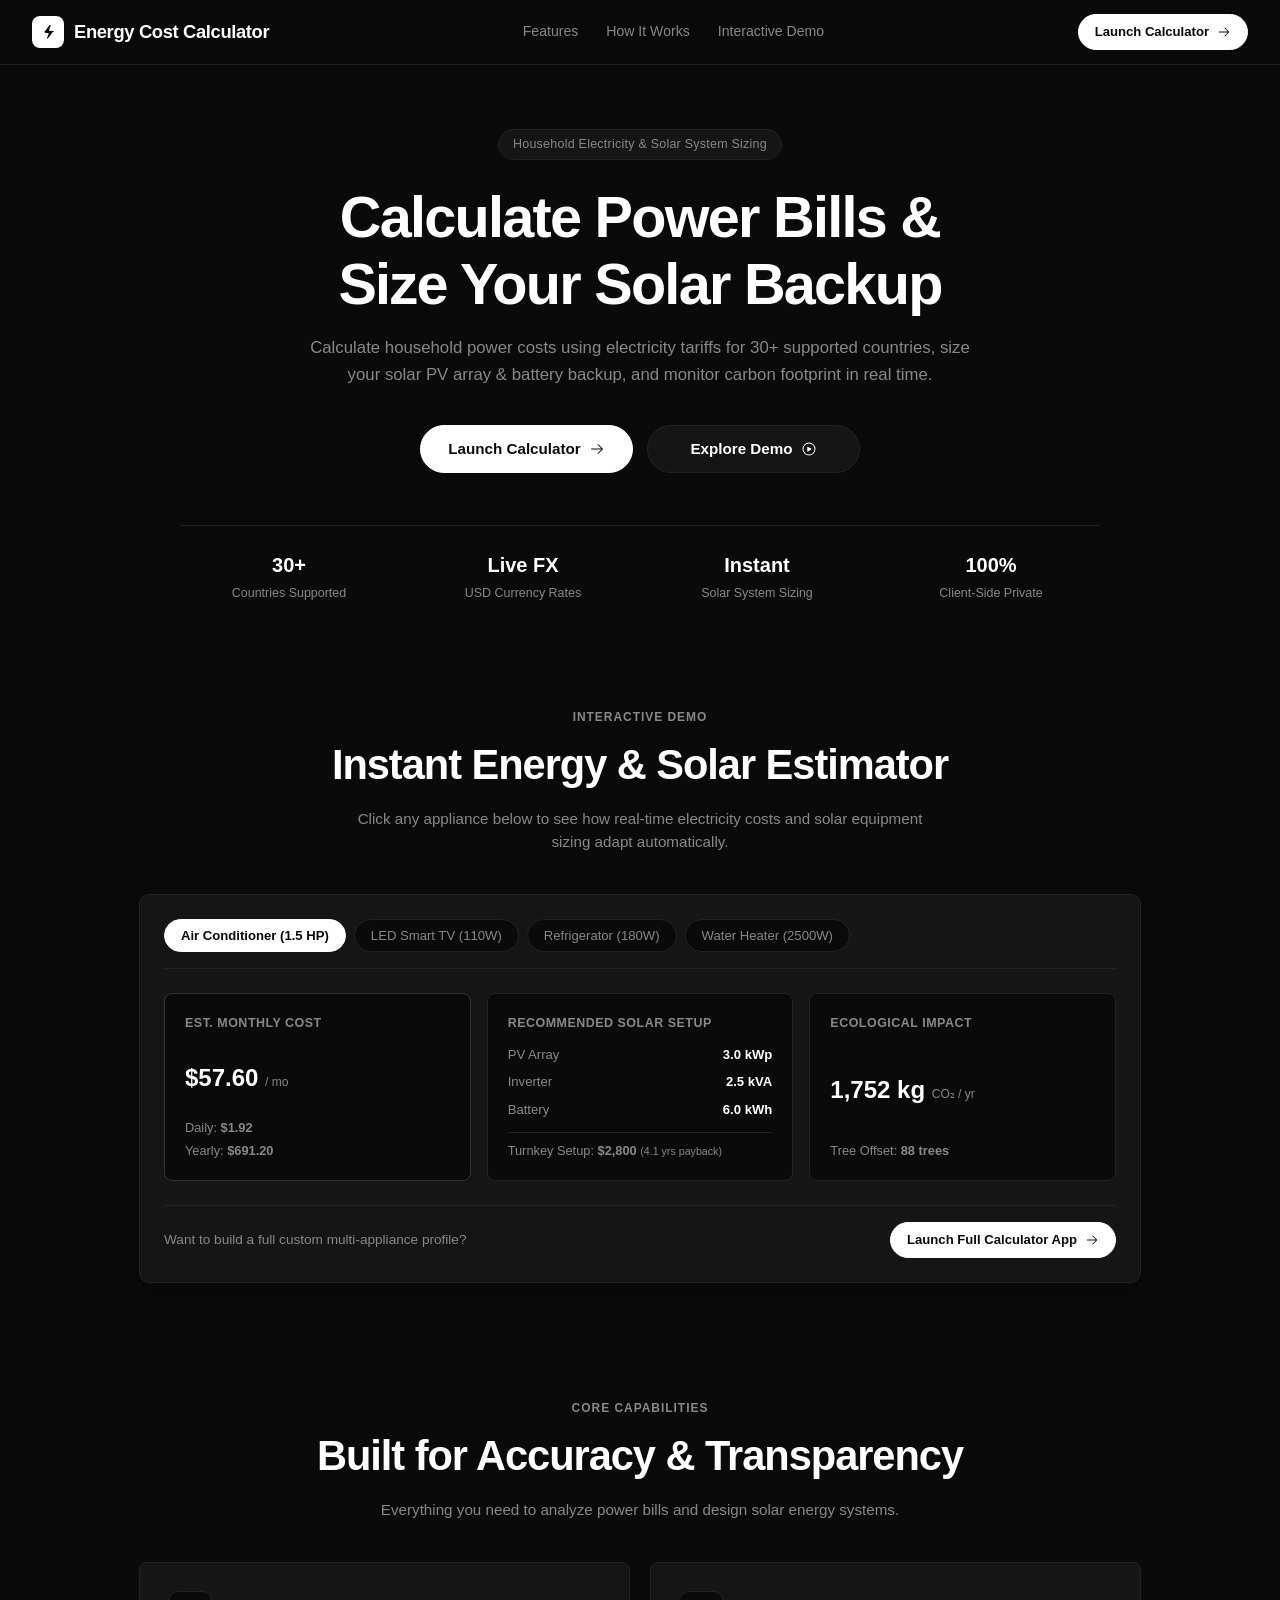
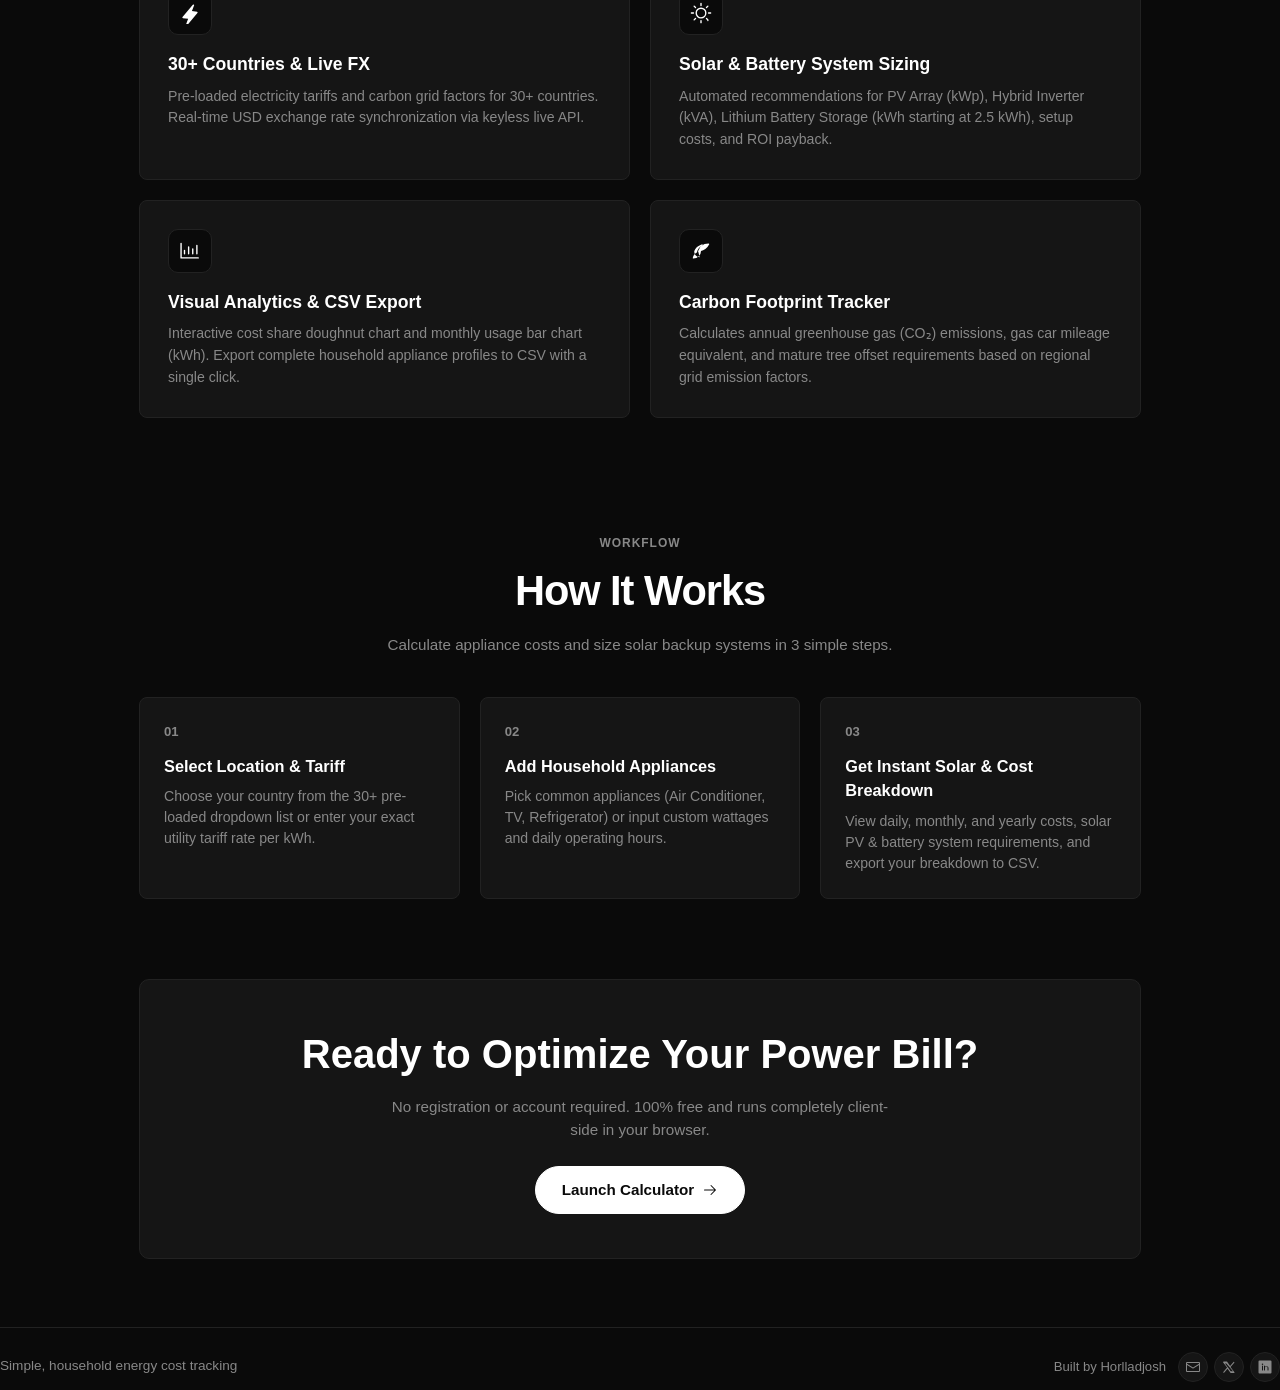
==== index.html @ ce4b1f48 "feat: landing page split, responsive typography & mobile header CTA optimization" ====
<!DOCTYPE html>
<html lang="en">
<head>
    <meta charset="UTF-8">
    <meta name="viewport" content="width=device-width, initial-scale=1.0">
    <title>Energy Cost Calculator — Household Electricity & Solar Setup Sizing</title>
    <meta name="description" content="Calculate household power costs using electricity tariffs for 30+ supported countries. Size solar PV arrays (kWp), hybrid inverters (kVA), lithium batteries (kWh), and track carbon footprint.">
    <meta name="keywords" content="electricity bill calculator, energy cost calculator, solar sizing calculator, battery backup capacity, carbon footprint tracker, power consumption rates, Horlladjosh">
    <meta name="author" content="Horlladjosh (contact@horlladjosh.com)">
    <meta name="robots" content="index, follow">
    <link rel="canonical" href="https://myelectricbill.vercel.app">

    <!-- Open Graph / Facebook / WhatsApp Previews -->
    <meta property="og:type" content="website">
    <meta property="og:url" content="https://myelectricbill.vercel.app">
    <meta property="og:title" content="Energy Cost Calculator — Household Electricity & Solar Setup Sizing">
    <meta property="og:description" content="Calculate household power costs using electricity tariffs for 30+ supported countries, size solar PV arrays, hybrid inverters, battery storage, and carbon footprint.">
    <meta property="og:image" content="https://myelectricbill.vercel.app/og-image.jpg">
    <meta property="og:site_name" content="Energy Cost Calculator">

    <!-- Twitter / X Card Previews -->
    <meta name="twitter:card" content="summary_large_image">
    <meta name="twitter:site" content="@horllad_josh">
    <meta name="twitter:creator" content="@horllad_josh">
    <meta name="twitter:title" content="Energy Cost Calculator — Household Electricity & Solar Setup Sizing">
    <meta name="twitter:description" content="Calculate household power costs using electricity tariffs for 30+ supported countries, size solar PV arrays, inverter, battery storage, and carbon footprint.">
    <meta name="twitter:image" content="https://myelectricbill.vercel.app/og-image.jpg">

    <!-- Favicon & Stylesheets -->
    <link rel="icon" type="image/png" href="favicon-energy-calc.png">
    <link rel="stylesheet" href="css/styles.css">

    <!-- JSON-LD Structured Data Schema -->
    <script type="application/ld+json">
    {
      "@context": "https://schema.org",
      "@type": "WebApplication",
      "name": "Energy Cost Calculator",
      "url": "https://myelectricbill.vercel.app",
      "description": "Calculate household power costs using electricity tariffs for 30+ supported countries, size solar panel requirements, battery storage, and carbon footprint.",
      "applicationCategory": "UtilitiesApplication",
      "operatingSystem": "All",
      "author": {
        "@type": "Person",
        "name": "Horlladjosh",
        "url": "https://horlladjosh.com/"
      }
    }
    </script>
</head>
<body class="landing-body">

    <!-- Landing Navigation Header -->
    <header class="landing-header">
        <div class="landing-header-container">
            <a href="index.html" class="brand-link">
                <div class="brand">
                    <div class="brand-icon">
                        <svg xmlns="http://www.w3.org/2000/svg" width="18" height="18" fill="currentColor" viewBox="0 0 256 256">
                            <path d="M215.79,118.17a8,8,0,0,0-5.85-3.5L140,108.72l25.74-68.64A8,8,0,0,0,150.48,30L78.48,126a8,8,0,0,0,5.85,12.33L140,144.17l-25.74,68.64a8,8,0,0,0,15.26,5.72l72-96A8,8,0,0,0,215.79,118.17Z"/>
                        </svg>
                    </div>
                    <span class="brand-name">Energy Cost Calculator</span>
                </div>
            </a>

            <nav class="landing-nav">
                <a href="#features">Features</a>
                <a href="#how-it-works">How It Works</a>
                <a href="#interactive-demo">Interactive Demo</a>
            </nav>

            <div class="landing-header-actions">
                <a href="app.html" class="btn btn-primary btn-sm header-cta-btn">
                    <span class="btn-text-desktop">Launch Calculator</span>
                    <span class="btn-text-mobile">Launch App</span>
                    <svg xmlns="http://www.w3.org/2000/svg" width="14" height="14" fill="currentColor" viewBox="0 0 256 256">
                        <path d="M221.66,133.66l-72,72a8,8,0,0,1-11.32-11.32L196.69,136H40a8,8,0,0,1,0-16H196.69L138.34,61.66a8,8,0,0,1,11.32-11.32l72,72A8,8,0,0,1,221.66,133.66Z"/>
                    </svg>
                </a>
            </div>
        </div>
    </header>

    <!-- Hero Section -->
    <section class="landing-hero">
        <div class="hero-tag-pill">
            <span>Household Electricity & Solar System Sizing</span>
        </div>

        <h1 class="hero-title">
            Calculate Power Bills & <br>
            Size Your Solar Backup
        </h1>

        <p class="hero-subtitle">
            Calculate household power costs using electricity tariffs for 30+ supported countries, size your solar PV array & battery backup, and monitor carbon footprint in real time.
        </p>

        <!-- Balanced Hero CTA Buttons -->
        <div class="hero-cta-group">
            <a href="app.html" class="btn btn-primary btn-lg">
                <span>Launch Calculator</span>
                <svg xmlns="http://www.w3.org/2000/svg" width="16" height="16" fill="currentColor" viewBox="0 0 256 256">
                    <path d="M221.66,133.66l-72,72a8,8,0,0,1-11.32-11.32L196.69,136H40a8,8,0,0,1,0-16H196.69L138.34,61.66a8,8,0,0,1,11.32-11.32l72,72A8,8,0,0,1,221.66,133.66Z"/>
                </svg>
            </a>

            <a href="#interactive-demo" class="btn btn-secondary btn-lg">
                <span>Explore Demo</span>
                <svg xmlns="http://www.w3.org/2000/svg" width="16" height="16" fill="currentColor" viewBox="0 0 256 256">
                    <path d="M128,24A104,104,0,1,0,232,128,104.11,104.11,0,0,0,128,24Zm0,192a88,88,0,1,1,88-88A88.1,88.1,0,0,1,128,216Zm-16-120a8,8,0,0,0-12,0v64a8,8,0,0,0,12.44,6.67l48-32a8,8,0,0,0,0-13.34Z"/>
                </svg>
            </a>
        </div>

        <!-- Clean Stats Bar -->
        <div class="hero-stats-grid">
            <div class="stat-card">
                <span class="stat-number">30+</span>
                <span class="stat-label">Countries Supported</span>
            </div>
            <div class="stat-card">
                <span class="stat-number">Live FX</span>
                <span class="stat-label">USD Currency Rates</span>
            </div>
            <div class="stat-card">
                <span class="stat-number">Instant</span>
                <span class="stat-label">Solar System Sizing</span>
            </div>
            <div class="stat-card">
                <span class="stat-number">100%</span>
                <span class="stat-label">Client-Side Private</span>
            </div>
        </div>
    </section>

    <!-- Interactive Demonstration Widget -->
    <section class="landing-section" id="interactive-demo">
        <div class="section-header text-center">
            <span class="section-tag">INTERACTIVE DEMO</span>
            <h2>Instant Energy & Solar Estimator</h2>
            <p>Click any appliance below to see how real-time electricity costs and solar equipment sizing adapt automatically.</p>
        </div>

        <div class="demo-interactive-card">
            <!-- Appliance Selector Pills -->
            <div class="demo-selector-bar">
                <button type="button" class="demo-pill-btn active" onclick="selectDemoAppliance('ac', this)">Air Conditioner (1.5 HP)</button>
                <button type="button" class="demo-pill-btn" onclick="selectDemoAppliance('tv', this)">LED Smart TV (110W)</button>
                <button type="button" class="demo-pill-btn" onclick="selectDemoAppliance('fridge', this)">Refrigerator (180W)</button>
                <button type="button" class="demo-pill-btn" onclick="selectDemoAppliance('heater', this)">Water Heater (2500W)</button>
            </div>

            <!-- Demo Live Metrics Grid -->
            <div class="demo-metrics-grid">
                <!-- Est Costs Card -->
                <div class="demo-metric-box accent-box">
                    <span class="demo-box-label">Est. Monthly Cost</span>
                    <div class="demo-main-val"><span id="demoMonthly">$57.60</span> <small style="font-size:0.75rem; font-weight:normal; color:var(--text-secondary);">/ mo</small></div>
                    <div class="demo-sub-row">
                        <span>Daily: <strong id="demoDaily">$1.92</strong></span>
                        <span>Yearly: <strong id="demoYearly">$691.20</strong></span>
                    </div>
                </div>

                <!-- Solar Sizing Spec Card -->
                <div class="demo-metric-box">
                    <span class="demo-box-label">Recommended Solar Setup</span>
                    <div class="demo-specs-list">
                        <div class="demo-spec-item">
                            <span class="spec-lbl">PV Array</span>
                            <span class="spec-val" id="demoPv">3.0 kWp</span>
                        </div>
                        <div class="demo-spec-item">
                            <span class="spec-lbl">Inverter</span>
                            <span class="spec-val" id="demoInverter">2.5 kVA</span>
                        </div>
                        <div class="demo-spec-item">
                            <span class="spec-lbl">Battery</span>
                            <span class="spec-val" id="demoBattery">6.0 kWh</span>
                        </div>
                    </div>
                    <div class="demo-turnkey-row">
                        <span>Turnkey Setup: <strong id="demoSetup">$2,800</strong> <small id="demoPayback" style="color:var(--text-secondary); font-weight:normal;">(4.1 yrs payback)</small></span>
                    </div>
                </div>

                <!-- Carbon Footprint Card -->
                <div class="demo-metric-box">
                    <span class="demo-box-label">Ecological Impact</span>
                    <div class="demo-main-val"><span id="demoCo2">1,752 kg</span> <small style="font-size:0.75rem; font-weight:normal; color:var(--text-secondary);">CO₂ / yr</small></div>
                    <div class="demo-sub-row">
                        <span>Tree Offset: <strong id="demoTrees">88 trees</strong></span>
                    </div>
                </div>
            </div>

            <!-- Demo Footer Launch Bar -->
            <div class="demo-card-footer">
                <span>Want to build a full custom multi-appliance profile?</span>
                <a href="app.html" class="btn btn-primary btn-sm">
                    <span>Launch Full Calculator App</span>
                    <svg xmlns="http://www.w3.org/2000/svg" width="14" height="14" fill="currentColor" viewBox="0 0 256 256">
                        <path d="M221.66,133.66l-72,72a8,8,0,0,1-11.32-11.32L196.69,136H40a8,8,0,0,1,0-16H196.69L138.34,61.66a8,8,0,0,1,11.32-11.32l72,72A8,8,0,0,1,221.66,133.66Z"/>
                    </svg>
                </a>
            </div>
        </div>
    </section>

    <!-- Core Features Grid (Vector Icons Only - No Emojis) -->
    <section class="landing-section" id="features">
        <div class="section-header text-center">
            <span class="section-tag">CORE CAPABILITIES</span>
            <h2>Built for Accuracy & Transparency</h2>
            <p>Everything you need to analyze power bills and design solar energy systems.</p>
        </div>

        <div class="features-grid">
            <div class="feature-card">
                <div class="feature-icon-badge">
                    <svg xmlns="http://www.w3.org/2000/svg" width="22" height="22" fill="currentColor" viewBox="0 0 256 256">
                        <path d="M215.79,118.17a8,8,0,0,0-5.66-3.83l-59.56-8.51,25.68-68.48A8,8,0,0,0,168.7,28a8,8,0,0,0-7.8,2.77l-120,144a8,8,0,0,0,5.77,13.06l59.56,8.51-25.68,68.48A8,8,0,0,0,88.7,272a8,8,0,0,0,7.8-2.77l120-144A8,8,0,0,0,215.79,118.17Z"/>
                    </svg>
                </div>
                <h3>30+ Countries & Live FX</h3>
                <p>Pre-loaded electricity tariffs and carbon grid factors for 30+ countries. Real-time USD exchange rate synchronization via keyless live API.</p>
            </div>

            <div class="feature-card">
                <div class="feature-icon-badge">
                    <svg xmlns="http://www.w3.org/2000/svg" width="22" height="22" fill="currentColor" viewBox="0 0 256 256">
                        <path d="M120,40V16a8,8,0,0,1,16,0V40a8,8,0,0,1-16,0Zm72,88a64,64,0,1,1-64-64A64.07,64.07,0,0,1,192,128Zm-16,0a48,48,0,1,0-48,48A48.05,48.05,0,0,0,176,128ZM58.34,69.66a8,8,0,0,0,11.32-11.32l-16-16a8,8,0,0,0-11.32,11.32Zm0,116.68-16,16a8,8,0,0,0,11.32,11.32l16-16a8,8,0,0,0-11.32-11.32ZM197.66,69.66l16-16a8,8,0,0,0-11.32-11.32l-16,16a8,8,0,0,0,11.32,11.32Zm0,116.68a8,8,0,0,0-11.32,11.32l16,16a8,8,0,0,0,11.32-11.32ZM240,120H216a8,8,0,0,0,0,16h24a8,8,0,0,0,0-16ZM40,120H16a8,8,0,0,0,0,16H40a8,8,0,0,0,0-16Zm176,96V216a8,8,0,0,0-16,0v0a8,8,0,0,0,16,0ZM120,240v-24a8,8,0,0,1,16,0v24a8,8,0,0,1-16,0Z"/>
                    </svg>
                </div>
                <h3>Solar & Battery System Sizing</h3>
                <p>Automated recommendations for PV Array (kWp), Hybrid Inverter (kVA), Lithium Battery Storage (kWh starting at 2.5 kWh), setup costs, and ROI payback.</p>
            </div>

            <div class="feature-card">
                <div class="feature-icon-badge">
                    <svg xmlns="http://www.w3.org/2000/svg" width="22" height="22" fill="currentColor" viewBox="0 0 256 256">
                        <path d="M224,200H32V40a8,8,0,0,0-16,0V208a8,8,0,0,0,8,8H224a8,8,0,0,0,0-16ZM64,168a8,8,0,0,0,8-8V120a8,8,0,0,0-16,0v40A8,8,0,0,0,64,168Zm48,0a8,8,0,0,0,8-8V80a8,8,0,0,0-16,0v80A8,8,0,0,0,112,168Zm48,0a8,8,0,0,0,8-8V104a8,8,0,0,0-16,0v56A8,8,0,0,0,160,168Zm48,0a8,8,0,0,0,8-8V64a8,8,0,0,0-16,0v96A8,8,0,0,0,208,168Z"/>
                    </svg>
                </div>
                <h3>Visual Analytics & CSV Export</h3>
                <p>Interactive cost share doughnut chart and monthly usage bar chart (kWh). Export complete household appliance profiles to CSV with a single click.</p>
            </div>

            <div class="feature-card">
                <div class="feature-icon-badge">
                    <svg xmlns="http://www.w3.org/2000/svg" width="22" height="22" fill="currentColor" viewBox="0 0 256 256">
                        <path d="M224,48a8,8,0,0,0-8-8C152,40,96,80,80,144A87.64,87.64,0,0,0,32,208a8,8,0,0,0,8,8,88.11,88.11,0,0,0,88-88c32-8,72-32,96-80A8,8,0,0,0,224,48ZM112,199.4A72.14,72.14,0,0,1,48.6,136c12.28-44.25,52.28-76.84,103.52-85.3A154.21,154.21,0,0,0,95,127.35a8,8,0,0,0,1.38,10.64L112,199.4Z"/>
                    </svg>
                </div>
                <h3>Carbon Footprint Tracker</h3>
                <p>Calculates annual greenhouse gas (CO₂) emissions, gas car mileage equivalent, and mature tree offset requirements based on regional grid emission factors.</p>
            </div>
        </div>
    </section>

    <!-- How It Works Section -->
    <section class="landing-section" id="how-it-works">
        <div class="section-header text-center">
            <span class="section-tag">WORKFLOW</span>
            <h2>How It Works</h2>
            <p>Calculate appliance costs and size solar backup systems in 3 simple steps.</p>
        </div>

        <div class="steps-grid">
            <div class="step-card">
                <div class="step-number">01</div>
                <h3>Select Location & Tariff</h3>
                <p>Choose your country from the 30+ pre-loaded dropdown list or enter your exact utility tariff rate per kWh.</p>
            </div>

            <div class="step-card">
                <div class="step-number">02</div>
                <h3>Add Household Appliances</h3>
                <p>Pick common appliances (Air Conditioner, TV, Refrigerator) or input custom wattages and daily operating hours.</p>
            </div>

            <div class="step-card">
                <div class="step-number">03</div>
                <h3>Get Instant Solar & Cost Breakdown</h3>
                <p>View daily, monthly, and yearly costs, solar PV & battery system requirements, and export your breakdown to CSV.</p>
            </div>
        </div>
    </section>

    <!-- Bottom CTA Banner Section -->
    <section class="landing-section cta-banner-section">
        <div class="cta-banner-card">
            <h2>Ready to Optimize Your Power Bill?</h2>
            <p>No registration or account required. 100% free and runs completely client-side in your browser.</p>
            <a href="app.html" class="btn btn-primary btn-lg">
                <span>Launch Calculator</span>
                <svg xmlns="http://www.w3.org/2000/svg" width="16" height="16" fill="currentColor" viewBox="0 0 256 256">
                    <path d="M221.66,133.66l-72,72a8,8,0,0,1-11.32-11.32L196.69,136H40a8,8,0,0,1,0-16H196.69L138.34,61.66a8,8,0,0,1,11.32-11.32l72,72A8,8,0,0,1,221.66,133.66Z"/>
                </svg>
            </a>
        </div>
    </section>

    <!-- Shared App Footer -->
    <footer class="app-footer">
        <div class="footer-content">
            <span class="footer-text">Simple, household energy cost tracking</span>
            <div class="footer-right">
                <span class="author-credit">Built by <a href="https://horlladjosh.com/" target="_blank" rel="noopener">Horlladjosh</a></span>
                <div class="social-links">
                    <a href="mailto:contact@horlladjosh.com" class="social-icon-btn" title="Email: contact@horlladjosh.com">
                        <svg xmlns="http://www.w3.org/2000/svg" width="16" height="16" fill="currentColor" viewBox="0 0 256 256">
                            <path d="M224,48H32A16,16,0,0,0,16,64V192a16,16,0,0,0,16,16H224a16,16,0,0,0,16-16V64A16,16,0,0,0,224,48Zm0,16v12.78l-96,57.6-96-57.6V64ZM32,192V96.22l91.8,55.08a8,8,0,0,0,8.4,0L224,96.22V192Z"/>
                        </svg>
                    </a>
                    <a href="https://x.com/horllad_josh" target="_blank" rel="noopener" class="social-icon-btn" title="Twitter / X">
                        <svg xmlns="http://www.w3.org/2000/svg" width="16" height="16" fill="currentColor" viewBox="0 0 256 256">
                            <path d="M214.75,211.71l-62.6-83.47,60.13-69.94a8,8,0,0,0-12.08-10.38l-54.84,63.78L98.54,44.75A8,8,0,0,0,92.16,41.6H41.25a8,8,0,0,0-6.4,12.83l62.6,83.47L37.32,207.84a8,8,0,0,0,12.08,10.38l54.84-63.78,46.82,66.57a8,8,0,0,0,6.38,3.15h50.91A8,8,0,0,0,214.75,211.71ZM154.54,196.16l-44.59-63.38a8,8,0,0,0-2.14-2.15l-44.62-59.43H85.46L192.68,196.16Z"/>
                        </svg>
                    </a>
                    <a href="https://www.linkedin.com/in/joshuaadegbite/" target="_blank" rel="noopener" class="social-icon-btn" title="LinkedIn">
                        <svg xmlns="http://www.w3.org/2000/svg" width="16" height="16" fill="currentColor" viewBox="0 0 256 256">
                            <path d="M216,24H40A16,16,0,0,0,24,40V216a16,16,0,0,0,16,16H216a16,16,0,0,0,16-16V40A16,16,0,0,0,216,24ZM96,176a8,8,0,0,1-16,0V112a8,8,0,0,1,16,0ZM88,96a12,12,0,1,1,12-12A12,12,0,0,1,88,96Zm96,80a8,8,0,0,1-16,0V140a20,20,0,0,0-40,0v36a8,8,0,0,1-16,0V112a8,8,0,0,1,16,0v6.86A36,36,0,0,1,184,140Z"/>
                        </svg>
                    </a>
                </div>
            </div>
        </div>
    </footer>

    <!-- Landing JavaScript -->
    <script src="js/landing.js"></script>
</body>
</html>
---- css/styles.css ----
/* Clean Minimalist Theme System - Generous Spacing, Comfortable Typography & Natural Layout */

:root {
    --bg-primary: #0a0a0a;
    --bg-surface: #151515;
    --bg-card: #151515;
    --bg-card-hover: #1a1a1a;
    --border-color: #222222;
    --border-hover: #333333;
    --text-primary: #ffffff;
    --text-secondary: #888888;
    --text-muted: #555555;
    --accent-color: #ffffff;
    --accent-bg: #1f1f1f;
    --radius-sm: 6px;
    --radius-md: 8px;
    --radius-lg: 10px;
    --transition: all 0.2s ease;
}

body.light-mode {
    --bg-primary: #f5f5f5;
    --bg-surface: #ffffff;
    --bg-card: #ffffff;
    --bg-card-hover: #f0f0f0;
    --border-color: #e0e0e0;
    --border-hover: #cccccc;
    --text-primary: #0a0a0a;
    --text-secondary: #666666;
    --text-muted: #999999;
    --accent-color: #0a0a0a;
    --accent-bg: #f0f0f0;
}

html {
    scroll-behavior: smooth;
}

section[id] {
    scroll-margin-top: 80px;
}

* {
    margin: 0;
    padding: 0;
    box-sizing: border-box;
}

body {
    font-family: -apple-system, BlinkMacSystemFont, 'Segoe UI', 'Roboto', 'Helvetica Neue', sans-serif;
    background-color: var(--bg-primary);
    color: var(--text-primary);
    min-height: 100vh;
    padding: 28px 32px 16px 32px;
    transition: background-color 0.3s ease, color 0.3s ease;
    line-height: 1.5;
    -webkit-font-smoothing: antialiased;
}

/* Header Navigation & Proper Spacing */
.app-header {
    max-width: 1280px;
    margin: 0 auto 28px auto;
    display: flex;
    justify-content: space-between;
    align-items: center;
    padding-bottom: 8px;
}

.brand h1 {
    font-size: 1.55rem;
    font-weight: 600;
    letter-spacing: -0.5px;
    color: var(--text-primary);
}

.brand p {
    font-size: 0.88rem;
    color: var(--text-secondary);
    margin-top: 2px;
}

/* Circular Theme Toggle Button (Moon / Sun SVG) */
.theme-btn {
    width: 36px;
    height: 36px;
    border-radius: 50%;
    border: 1px solid var(--border-color);
    background: var(--card-bg);
    color: var(--text-secondary);
    cursor: pointer;
    display: flex;
    align-items: center;
    justify-content: center;
    transition: all 0.2s ease;
}

.theme-btn:hover {
    background: var(--border-color);
    color: var(--text-primary);
}

/* Dashboard Container Layout */
.dashboard-container {
    max-width: 640px;
    margin: 0 auto;
    transition: max-width 0.35s cubic-bezier(0.16, 1, 0.3, 1);
}

@media (min-width: 992px) {
    .dashboard-container.has-results {
        max-width: 1280px;
        display: grid;
        grid-template-columns: 440px 1fr;
        gap: 28px;
        align-items: start;
    }
}

.pane-controls, .pane-results {
    display: flex;
    flex-direction: column;
    gap: 20px;
}

.pane-results {
    display: none;
}

.dashboard-container.has-results .pane-results {
    display: flex;
    animation: fadeIn 0.3s ease forwards;
}

@keyframes fadeIn {
    from { opacity: 0; transform: translateY(6px); }
    to { opacity: 1; transform: translateY(0); }
}

/* Clean Cards with Generous Spacing */
.card {
    background: var(--bg-card);
    border: 1px solid var(--border-color);
    border-radius: var(--radius-md);
    padding: 20px 22px;
}

.card-header {
    display: flex;
    justify-content: space-between;
    align-items: center;
    margin-bottom: 14px;
}

.card-title {
    font-size: 1rem;
    font-weight: 500;
    color: var(--text-primary);
    display: inline-flex;
    align-items: center;
    gap: 6px;
}

/* Form Controls */
.form-group {
    margin-bottom: 14px;
}

.form-group label {
    display: block;
    font-size: 0.85rem;
    font-weight: 500;
    color: var(--text-secondary);
    margin-bottom: 6px;
}

.input-control, select.input-control {
    width: 100%;
    padding: 10px 12px;
    border-radius: var(--radius-sm);
    border: 1px solid var(--border-color);
    background: var(--bg-primary);
    color: var(--text-primary);
    font-family: inherit;
    font-size: 0.92rem;
    transition: border-color 0.2s;
}

.input-control:focus, select.input-control:focus {
    outline: none;
    border-color: var(--border-hover);
}

select.input-control {
    cursor: pointer;
    appearance: none;
    -webkit-appearance: none;
    background-image: url("data:image/svg+xml;charset=UTF-8,%3csvg xmlns='http://www.w3.org/2000/svg' viewBox='0 0 24 24' fill='none' stroke='%23888' stroke-width='2' stroke-linecap='round' stroke-linejoin='round'%3e%3cpolyline points='6 9 12 15 18 9'%3e%3c/polyline%3e%3c/svg%3e");
    background-repeat: no-repeat;
    background-position: right 12px center;
    background-size: 16px;
    padding-right: 36px;
}

/* Input Prefix Group (Pure Flexbox Layout) */
.input-prefix-group {
    display: flex;
    align-items: center;
    background: var(--card-bg);
    border: 1px solid var(--border-color);
    border-radius: var(--radius-sm);
    padding: 0 12px;
    transition: border-color 0.2s ease;
}

.input-prefix-group:focus-within {
    border-color: var(--text-secondary);
}

.prefix-badge {
    color: var(--text-secondary);
    font-weight: 500;
    font-size: 0.9rem;
    white-space: nowrap;
    margin-right: 8px;
    user-select: none;
}

.input-prefix-group input.rate-field {
    border: none !important;
    background: transparent !important;
    padding: 10px 0 !important;
    flex: 1;
    width: 100%;
    box-shadow: none !important;
}

/* Sliders */
.slider-header {
    display: flex;
    justify-content: space-between;
    margin-bottom: 6px;
}

.slider-val {
    font-weight: 500;
    color: var(--text-primary);
    font-size: 0.88rem;
}

input[type="range"] {
    width: 100%;
    height: 5px;
    border-radius: 3px;
    background: var(--border-color);
    outline: none;
    appearance: none;
    -webkit-appearance: none;
}

input[type="range"]::-webkit-slider-thumb {
    -webkit-appearance: none;
    width: 15px;
    height: 15px;
    border-radius: 50%;
    background: var(--text-primary);
    cursor: pointer;
}

/* ==========================================================================
   MASTER BUTTON COMPONENT SYSTEM (Unified Design System)
   ========================================================================== */
.btn {
    display: inline-flex;
    align-items: center;
    justify-content: center;
    gap: 8px;
    font-family: inherit;
    font-size: 0.88rem;
    font-weight: 600;
    line-height: 1;
    text-decoration: none !important;
    white-space: nowrap;
    border-radius: 9999px;
    border: 1px solid transparent;
    cursor: pointer;
    user-select: none;
    box-sizing: border-box;
    padding: 10px 20px;
    transition: all 0.22s cubic-bezier(0.16, 1, 0.3, 1);
}

/* Active Tactile Press Feedback */
.btn:active {
    transform: translateY(0) scale(0.97) !important;
}

/* SVG Arrow Micro-Animation */
.btn svg {
    transition: transform 0.22s cubic-bezier(0.16, 1, 0.3, 1);
    flex-shrink: 0;
}

.btn:hover svg {
    transform: translateX(3px);
}

/* Primary Variant */
.btn-primary {
    background: var(--text-primary);
    color: var(--bg-primary);
    border-color: var(--text-primary);
}

.btn-primary:hover {
    background: var(--text-primary);
    color: var(--bg-primary);
    opacity: 0.92;
    transform: translateY(-2px);
    box-shadow: 0 6px 18px rgba(0, 0, 0, 0.14);
}

/* Secondary Variant */
.btn-secondary {
    background: var(--bg-card);
    color: var(--text-primary);
    border-color: var(--border-color);
}

.btn-secondary:hover {
    background: var(--bg-card-hover);
    color: var(--text-primary);
    border-color: var(--text-primary);
    transform: translateY(-2px);
    box-shadow: 0 6px 18px rgba(0, 0, 0, 0.08);
}

/* Standardized Component Sizes */
.btn-sm {
    height: 36px;
    padding: 0 16px;
    font-size: 0.82rem;
}

.btn-md {
    height: 42px;
    padding: 0 20px;
    font-size: 0.88rem;
}

.btn-lg {
    height: 48px;
    padding: 0 26px;
    font-size: 0.95rem;
}

.btn-block {
    width: 100%;
}

.btn-clear {
    background: transparent;
    border: none;
    color: var(--text-secondary);
    font-size: 0.8rem;
    cursor: pointer;
    transition: var(--transition);
}

.btn-clear:hover {
    color: #ef4444;
}

.btn-clear:hover {
    color: #ef4444;
}

/* Chart Tab Switch Buttons */
.tab-group {
    display: flex;
    gap: 6px;
    background: var(--bg-primary);
    padding: 3px;
    border-radius: var(--radius-sm);
    border: 1px solid var(--border-color);
}

.tab-btn {
    padding: 5px 12px;
    border: none;
    background: transparent;
    color: var(--text-secondary);
    font-size: 0.8rem;
    font-weight: 500;
    border-radius: 4px;
    cursor: pointer;
    transition: var(--transition);
}

.tab-btn.active {
    background: var(--bg-card);
    color: var(--text-primary);
}

/* Compact Appliance Table */
.table-scroll {
    border: 1px solid var(--border-color);
    border-radius: var(--radius-sm);
    overflow: visible;
}

.appliance-table {
    width: 100%;
    border-collapse: collapse;
    font-size: 0.85rem;
    text-align: left;
}

.appliance-table th {
    background: var(--bg-primary);
    color: var(--text-secondary);
    font-weight: 500;
    padding: 8px 12px;
    border-bottom: 1px solid var(--border-color);
}

.appliance-table td {
    padding: 8px 12px;
    border-bottom: 1px solid var(--border-color);
    color: var(--text-primary);
    vertical-align: middle;
}

.appliance-table tr:last-child td {
    border-bottom: none;
}

.appliance-table tr:hover td {
    background: var(--bg-card-hover);
}

.appliance-name-cell {
    display: inline-block;
    font-weight: 500;
    line-height: 1.35;
}

.appliance-sub {
    font-size: 0.78rem;
    color: var(--text-secondary);
}

/* Hover Tooltip for Money-Saving Tips beside Appliance Name */
.tip-icon {
    position: relative;
    display: inline-flex;
    align-items: center;
    justify-content: center;
    width: 14px;
    height: 14px;
    border-radius: 50%;
    background: var(--border-color);
    color: var(--text-secondary);
    font-size: 9px;
    font-weight: 700;
    cursor: pointer;
    vertical-align: middle;
    margin-left: 3px;
}

.tip-icon:hover {
    background: var(--text-primary);
    color: var(--bg-primary);
}

/* Bulletproof Fixed Screen-Clamped Floating Tooltip Engine */
.global-tooltip {
    position: fixed;
    display: none;
    background: #000000;
    color: #ffffff;
    padding: 8px 12px;
    border-radius: 6px;
    font-size: 0.78rem;
    font-weight: 400;
    white-space: normal;
    box-shadow: 0 4px 20px rgba(0,0,0,0.6);
    border: 1px solid #333333;
    z-index: 99999;
    pointer-events: none;
    line-height: 1.35;
    opacity: 0;
    transition: opacity 0.12s ease;
    box-sizing: border-box;
}

body.light-mode .global-tooltip {
    background: #ffffff;
    color: #0a0a0a;
    border: 1px solid #e0e0e0;
    box-shadow: 0 4px 20px rgba(0,0,0,0.15);
}

.global-tooltip.visible {
    opacity: 1;
}

.tip-icon[data-tooltip]:hover:after {
    display: none !important;
}

.btn-remove-sm {
    background: transparent;
    border: none;
    color: var(--text-secondary);
    cursor: pointer;
    font-size: 1rem;
    padding: 0 4px;
}

.btn-remove-sm:hover {
    color: #ef4444;
}

/* Results Cards & Grid */
.total-costs-grid {
    display: grid;
    grid-template-columns: repeat(3, 1fr);
    gap: 12px;
}

.total-card {
    background: var(--bg-primary);
    border: 1px solid var(--border-color);
    border-radius: var(--radius-sm);
    padding: 14px 12px;
    text-align: center;
    transition: var(--transition);
}

.total-card.accent {
    border-color: var(--border-hover);
    background: var(--bg-card-hover);
}

.total-label {
    font-size: 0.8rem;
    color: var(--text-secondary);
    font-weight: 500;
    text-transform: uppercase;
    letter-spacing: 0.04em;
}

.total-value {
    font-size: 1.35rem;
    font-weight: 600;
    color: var(--text-primary);
    margin-top: 4px;
}

.total-subvalue {
    font-size: 0.8rem;
    color: var(--text-secondary);
    margin-top: 4px;
    font-weight: 500;
}

/* Chart Canvas Box */
.chart-box {
    position: relative;
    height: 210px;
    width: 100%;
}

.chart-box canvas {
    display: block !important;
    width: 100% !important;
    height: 210px !important;
    max-height: 210px !important;
}



/* Solar Specs 3-Pill Group */
.spec-group {
    display: grid;
    grid-template-columns: repeat(3, 1fr);
    gap: 8px;
    margin-bottom: 12px;
}

.spec-pill {
    background: var(--bg-primary);
    border: 1px solid var(--border-color);
    border-radius: var(--radius-sm);
    padding: 8px 6px;
    text-align: center;
}

.spec-pill-label {
    display: block;
    font-size: 0.72rem;
    color: var(--text-secondary);
    font-weight: 500;
    text-transform: uppercase;
    letter-spacing: 0.03em;
}

.spec-pill-val {
    display: block;
    font-size: 0.88rem;
    font-weight: 600;
    color: var(--text-primary);
    margin-top: 2px;
}

.info-row {
    display: flex;
    justify-content: space-between;
    padding: 6px 0;
    font-size: 0.85rem;
}

.info-label {
    color: var(--text-secondary);
    display: inline-flex;
    align-items: center;
    gap: 4px;
}

.info-val {
    font-weight: 500;
    color: var(--text-primary);
}

/* Empty State */
.empty-state {
    text-align: center;
    padding: 18px;
    color: var(--text-secondary);
    font-size: 0.85rem;
}

/* Footer - Flex Horizontal Space-Between Layout */
.app-footer {
    max-width: 1280px;
    margin: 28px auto 0 auto;
    border-top: 1px solid var(--border-color);
    padding: 24px 0 8px 0;
}

.footer-content {
    display: flex;
    justify-content: space-between;
    align-items: center;
    width: 100%;
}

.footer-text {
    font-size: 0.85rem;
    color: var(--text-secondary);
    font-weight: 400;
}

.footer-right {
    display: flex;
    align-items: center;
    gap: 12px;
}

.author-credit {
    font-size: 0.82rem;
    color: var(--text-secondary);
}

.author-credit a {
    color: var(--text-secondary);
    text-decoration: none;
    font-weight: 500;
    transition: color 0.2s ease;
}

.author-credit a:hover {
    color: var(--text-primary);
}

.social-links {
    display: flex;
    align-items: center;
    gap: 6px;
}

.social-icon-btn {
    display: inline-flex;
    align-items: center;
    justify-content: center;
    width: 30px;
    height: 30px;
    border-radius: 50%;
    background: var(--bg-card);
    border: 1px solid var(--border-color);
    color: var(--text-secondary);
    transition: all 0.2s ease;
    text-decoration: none;
}

.social-icon-btn:hover {
    color: var(--text-primary);
    background: var(--bg-card-hover);
    border-color: var(--text-secondary);
    transform: translateY(-2px);
}

/* ==========================================================================
   Responsive Design Systems (Mobile, Tablet, Desktop)
   ========================================================================== */

/* Tablet Optimization (768px - 991px) */
@media (max-width: 991px) {
    body {
        padding: 16px 14px 40px 14px;
    }

    .app-header {
        margin-bottom: 20px;
    }

    .dashboard-container {
        max-width: 680px;
    }

    .pane-results {
        margin-top: 10px;
    }
}

/* Mobile Devices (Max-width: 640px) */
@media (max-width: 640px) {
    body {
        padding: 24px 14px 8px 14px;
    }

    .app-header {
        align-items: flex-start;
        gap: 12px;
    }

    .brand h1 {
        font-size: 1.3rem;
    }

    .brand p {
        font-size: 0.8rem;
    }

    .card {
        padding: 16px 14px;
    }

    .card-header {
        flex-direction: column;
        align-items: flex-start;
        gap: 10px;
    }

    .card-header .tab-group {
        width: 100%;
    }

    .tab-group .tab-btn {
        flex: 1;
        text-align: center;
        padding: 6px 8px;
        font-size: 0.76rem;
    }

    .total-costs-grid {
        gap: 8px;
    }

    .total-card {
        padding: 10px 6px;
    }

    .total-label {
        font-size: 0.72rem;
    }

    .total-value {
        font-size: clamp(0.92rem, 3.8vw, 1.25rem);
    }

    .total-subvalue {
        font-size: 0.74rem;
    }

    .app-footer {
        padding: 20px 0 8px 0;
    }

    .footer-content {
        flex-direction: column;
        gap: 4px;
        text-align: center;
    }
}

/* Extra Small Mobile Screens (Max-width: 400px) */
@media (max-width: 400px) {
    .total-costs-grid {
        grid-template-columns: 1fr;
    }

    .total-card {
        display: flex;
        justify-content: space-between;
        align-items: center;
        padding: 12px 16px;
        text-align: left;
    }

    .total-value {
        margin-top: 0;
    }
}

/* ==========================================================================
   LANDING PAGE STYLES (Human Intentional Design System)
   ========================================================================== */
.landing-body {
    padding: 0;
    overflow-x: hidden;
}

/* Global button and brand link text-decoration reset */
a.brand-link,
a.brand-link:hover,
a.brand-link:visited,
a.brand-link:active,
a.brand-link *,
.btn, .btn:hover, .hero-btn-lg, .cta-nav-btn, .cta-btn-lg, .demo-launch-btn {
    text-decoration: none !important;
}

.brand-link {
    display: inline-block;
    cursor: pointer;
    text-decoration: none !important;
}

.brand {
    display: flex;
    align-items: center;
    gap: 10px;
    text-decoration: none !important;
}

.brand-icon {
    width: 32px;
    height: 32px;
    border-radius: 8px;
    background: var(--text-primary);
    color: var(--bg-primary);
    display: flex;
    align-items: center;
    justify-content: center;
    flex-shrink: 0;
}

.brand h1, .brand-name {
    font-size: 1.15rem;
    font-weight: 700;
    letter-spacing: -0.02em;
    color: var(--text-primary);
    margin: 0;
    padding: 0;
    line-height: 1;
    text-decoration: none !important;
}

.brand p {
    display: none !important;
}

.landing-header {
    width: 100%;
    border-bottom: 1px solid var(--border-color);
    background: rgba(10, 10, 10, 0.85);
    backdrop-filter: blur(12px);
    -webkit-backdrop-filter: blur(12px);
    position: sticky;
    top: 0;
    z-index: 1000;
}

body.light-mode .landing-header {
    background: rgba(245, 245, 245, 0.88);
}

.landing-header-container {
    max-width: 1280px;
    margin: 0 auto;
    padding: 14px 32px;
    display: flex;
    justify-content: space-between;
    align-items: center;
}

.landing-nav {
    display: flex;
    align-items: center;
    gap: 28px;
}

.landing-nav a {
    color: var(--text-secondary);
    text-decoration: none;
    font-size: 0.88rem;
    font-weight: 500;
    transition: var(--transition);
}

.landing-nav a:hover {
    color: var(--text-primary);
}

.landing-header-actions {
    display: flex;
    align-items: center;
    gap: 16px;
}

.cta-nav-btn {
    display: inline-flex;
    align-items: center;
    font-size: 0.85rem;
    padding: 8px 18px;
    border-radius: 20px;
}

/* Landing Hero */
.landing-hero {
    max-width: 1050px;
    margin: 0 auto;
    padding: 64px 24px 44px 24px;
    text-align: center;
}

.hero-tag-pill {
    display: inline-flex;
    align-items: center;
    padding: 5px 14px;
    border-radius: 16px;
    background: var(--bg-card);
    border: 1px solid var(--border-color);
    font-size: 0.78rem;
    font-weight: 500;
    color: var(--text-secondary);
    margin-bottom: 24px;
    letter-spacing: 0.02em;
}

.hero-title {
    font-size: clamp(2.2rem, 5.5vw, 3.6rem);
    font-weight: 700;
    line-height: 1.16;
    letter-spacing: -0.03em;
    color: var(--text-primary);
    margin-bottom: 18px;
}

.hero-subtitle {
    font-size: clamp(0.85rem, 1.6vw, 1.05rem);
    color: var(--text-secondary);
    max-width: 680px;
    margin: 0 auto 36px auto;
    line-height: 1.6;
}

/* Compact Equalized Hero Buttons Pair */
.hero-cta-group {
    display: flex;
    align-items: center;
    justify-content: center;
    gap: 14px;
    margin: 0 auto 52px auto;
    width: 100%;
    max-width: 440px;
}

.hero-cta-group .btn {
    flex: 1;
}

/* Stats Bar */
.hero-stats-grid {
    display: grid;
    grid-template-columns: repeat(4, 1fr);
    gap: 16px;
    max-width: 920px;
    margin: 0 auto;
    padding-top: 24px;
    border-top: 1px solid var(--border-color);
}

.stat-card {
    text-align: center;
}

.stat-number {
    display: block;
    font-size: 1.25rem;
    font-weight: 700;
    color: var(--text-primary);
}

.stat-label {
    font-size: 0.78rem;
    color: var(--text-secondary);
    margin-top: 2px;
}

/* General Section */
.landing-section {
    max-width: 1050px;
    margin: 0 auto;
    padding: 56px 24px;
}

.section-header {
    margin-bottom: 40px;
}

.section-header.text-center {
    text-align: center;
}

.section-tag {
    display: inline-block;
    font-size: 0.75rem;
    font-weight: 600;
    letter-spacing: 0.08em;
    color: var(--text-secondary);
    margin-bottom: 8px;
    text-transform: uppercase;
}

.section-header h2 {
    font-size: clamp(2.0rem, 3.8vw, 2.6rem);
    font-weight: 700;
    letter-spacing: -0.025em;
    margin-bottom: 12px;
}

.section-header p {
    font-size: clamp(0.82rem, 1.4vw, 0.95rem);
    color: var(--text-secondary);
    max-width: 580px;
    margin: 0 auto;
}

/* Interactive Demo Widget */
.demo-interactive-card {
    background: var(--bg-card);
    border: 1px solid var(--border-color);
    border-radius: var(--radius-lg);
    padding: 24px;
    box-shadow: 0 4px 20px rgba(0, 0, 0, 0.05);
    transition: var(--transition);
}

body:not(.light-mode) .demo-interactive-card {
    box-shadow: 0 8px 24px rgba(0, 0, 0, 0.25);
}

.demo-selector-bar {
    display: flex;
    flex-wrap: wrap;
    gap: 8px;
    margin-bottom: 24px;
    border-bottom: 1px solid var(--border-color);
    padding-bottom: 16px;
}

.demo-pill-btn {
    background: var(--bg-primary);
    border: 1px solid var(--border-color);
    color: var(--text-secondary);
    padding: 8px 16px;
    border-radius: 20px;
    font-size: 0.82rem;
    font-weight: 500;
    cursor: pointer;
    transition: var(--transition);
}

.demo-pill-btn:hover {
    color: var(--text-primary);
    border-color: var(--text-secondary);
}

.demo-pill-btn.active {
    background: var(--text-primary);
    color: var(--bg-primary);
    border-color: var(--text-primary);
    font-weight: 600;
}

.demo-metrics-grid {
    display: grid;
    grid-template-columns: repeat(3, 1fr);
    gap: 16px;
    margin-bottom: 24px;
}

.demo-metric-box {
    background: var(--bg-primary);
    border: 1px solid var(--border-color);
    border-radius: var(--radius-md);
    padding: 20px;
    display: flex;
    flex-direction: column;
    justify-content: space-between;
}

.demo-metric-box.accent-box {
    border-color: var(--border-hover);
}

.demo-box-label {
    font-size: 0.78rem;
    font-weight: 600;
    color: var(--text-secondary);
    text-transform: uppercase;
    letter-spacing: 0.04em;
    margin-bottom: 12px;
}

.demo-main-val {
    font-size: 1.5rem;
    font-weight: 700;
    color: var(--text-primary);
    margin-bottom: 6px;
}

.demo-sub-row {
    display: flex;
    flex-direction: column;
    gap: 4px;
    font-size: 0.8rem;
    color: var(--text-secondary);
}

.demo-specs-list {
    display: flex;
    flex-direction: column;
    gap: 8px;
    margin-bottom: 12px;
}

.demo-spec-item {
    display: flex;
    justify-content: space-between;
    font-size: 0.82rem;
}

.demo-spec-item .spec-lbl {
    color: var(--text-secondary);
}

.demo-spec-item .spec-val {
    font-weight: 600;
    color: var(--text-primary);
}

.demo-turnkey-row {
    font-size: 0.8rem;
    color: var(--text-secondary);
    border-top: 1px solid var(--border-color);
    padding-top: 8px;
}

.demo-card-footer {
    display: flex;
    justify-content: space-between;
    align-items: center;
    padding-top: 16px;
    border-top: 1px solid var(--border-color);
    font-size: 0.85rem;
    color: var(--text-secondary);
}

.demo-launch-btn {
    font-size: 0.85rem;
    padding: 8px 18px;
    border-radius: 20px;
}

/* Vector SVG Feature Icon Badges */
.features-grid {
    display: grid;
    grid-template-columns: repeat(2, 1fr);
    gap: 20px;
}

.feature-card {
    background: var(--bg-card);
    border: 1px solid var(--border-color);
    border-radius: var(--radius-md);
    padding: 28px;
    transition: all 0.25s cubic-bezier(0.16, 1, 0.3, 1);
}

.feature-card:hover {
    border-color: var(--text-primary);
    transform: translateY(-3px);
    box-shadow: 0 8px 24px rgba(0, 0, 0, 0.06);
}

.feature-icon-badge {
    width: 44px;
    height: 44px;
    border-radius: 10px;
    background: var(--bg-primary);
    border: 1px solid var(--border-color);
    display: inline-flex;
    align-items: center;
    justify-content: center;
    color: var(--text-primary);
    margin-bottom: 16px;
    transition: all 0.3s cubic-bezier(0.34, 1.56, 0.64, 1);
}

.feature-icon-badge svg {
    transition: transform 0.3s cubic-bezier(0.34, 1.56, 0.64, 1);
}

.feature-card:hover .feature-icon-badge {
    background: var(--text-primary);
    color: var(--bg-primary);
    border-color: var(--text-primary);
    transform: scale(1.08);
}

.feature-card:hover .feature-icon-badge svg {
    transform: scale(1.15) rotate(5deg);
}

.feature-card h3 {
    font-size: 1.1rem;
    font-weight: 600;
    margin-bottom: 8px;
}

.feature-card p {
    font-size: 0.88rem;
    color: var(--text-secondary);
    line-height: 1.55;
}

/* Steps Grid */
.steps-grid {
    display: grid;
    grid-template-columns: repeat(3, 1fr);
    gap: 20px;
}

.step-card {
    background: var(--bg-card);
    border: 1px solid var(--border-color);
    border-radius: var(--radius-md);
    padding: 24px;
}

.step-number {
    font-size: 0.82rem;
    font-weight: 700;
    color: var(--text-secondary);
    margin-bottom: 12px;
}

.step-card h3 {
    font-size: 1.02rem;
    font-weight: 600;
    margin-bottom: 8px;
}

.step-card p {
    font-size: 0.88rem;
    color: var(--text-secondary);
    line-height: 1.5;
}

/* CTA Banner Section */
.cta-banner-section {
    padding-top: 24px;
    padding-bottom: 40px;
}

.cta-banner-card {
    background: var(--bg-card);
    border: 1px solid var(--border-color);
    border-radius: var(--radius-lg);
    padding: 44px 24px;
    text-align: center;
}

.cta-banner-card h2 {
    font-size: clamp(2.0rem, 3.6vw, 2.5rem);
    font-weight: 700;
    margin-bottom: 12px;
}

.cta-banner-card p {
    font-size: clamp(0.82rem, 1.4vw, 0.95rem);
    color: var(--text-secondary);
    max-width: 500px;
    margin: 0 auto 24px auto;
}

.cta-btn-lg {
    display: inline-flex;
    align-items: center;
    gap: 8px;
    font-size: 0.95rem;
    padding: 12px 28px;
    border-radius: 24px;
}

/* Responsive Header Button Text Switcher */
.btn-text-mobile {
    display: none;
}

/* Hamburger Button & Dropdown Menu Overlay */
.hamburger-btn {
    display: none;
    width: 36px;
    height: 36px;
    border-radius: var(--radius-sm);
    border: 1px solid var(--border-color);
    background: var(--bg-card);
    color: var(--text-primary);
    cursor: pointer;
    align-items: center;
    justify-content: center;
    transition: var(--transition);
}

.hamburger-btn:hover {
    border-color: var(--text-primary);
    background: var(--bg-card-hover);
}

html.menu-open,
body.menu-open {
    overflow: hidden !important;
    touch-action: none;
    height: 100vh !important;
    height: 100dvh !important;
}

.mobile-menu-dropdown {
    display: none;
    position: fixed;
    top: 57px;
    left: 0;
    right: 0;
    bottom: 0;
    width: 100vw;
    height: calc(100vh - 57px);
    height: calc(100dvh - 57px);
    background: var(--bg-surface);
    border-bottom: 1px solid var(--border-color);
    box-shadow: 0 20px 40px rgba(0, 0, 0, 0.4);
    padding: 28px 24px 40px 24px;
    flex-direction: column;
    justify-content: space-between;
    z-index: 10000;
    overflow-y: auto;
    box-sizing: border-box;
}

.mobile-menu-dropdown.active {
    display: flex;
    animation: mobileMenuSlideDown 0.25s cubic-bezier(0.16, 1, 0.3, 1);
}

@keyframes mobileMenuSlideDown {
    from {
        opacity: 0;
        transform: translateY(-8px);
    }
    to {
        opacity: 1;
        transform: translateY(0);
    }
}

.mobile-nav-links {
    display: flex;
    flex-direction: column;
    gap: 4px;
}

.mobile-nav-links a {
    color: var(--text-primary);
    text-decoration: none;
    font-size: 0.98rem;
    font-weight: 600;
    padding: 12px 0;
    border-bottom: 1px solid var(--border-color);
    transition: var(--transition);
}

.mobile-nav-links a:hover {
    color: var(--text-primary);
    opacity: 0.8;
}

.mobile-menu-footer {
    padding-top: 8px;
}

/* ==========================================================================
   LANDING PAGE RESPONSIVE BREAKPOINTS (Mobile, Tablet, Desktop)
   ========================================================================== */

/* Tablet & Medium Screens (Max-width: 900px) */
@media (max-width: 900px) {
    .landing-nav {
        display: none;
    }

    .landing-section {
        padding: 44px 20px;
    }

    .hero-stats-grid {
        grid-template-columns: repeat(2, 1fr);
        gap: 16px;
    }

    .demo-metrics-grid {
        grid-template-columns: 1fr;
        gap: 14px;
    }

    .features-grid {
        grid-template-columns: 1fr;
        gap: 16px;
    }

    .steps-grid {
        grid-template-columns: 1fr;
        gap: 16px;
    }
}

/* Mobile Devices (Max-width: 640px) */
@media (max-width: 640px) {
    .btn-text-desktop {
        display: none;
    }

    .btn-text-mobile {
        display: inline;
    }

    .landing-header-container {
        padding: 10px 14px;
        gap: 8px;
    }

    .brand-link {
        flex-shrink: 0;
    }

    .brand {
        gap: 8px;
    }

    .brand-icon {
        width: 28px;
        height: 28px;
        border-radius: 6px;
    }

    .brand-name {
        font-size: 0.9rem;
        font-weight: 700;
        white-space: nowrap;
        overflow: visible;
        text-overflow: clip;
    }

    .landing-header-actions {
        gap: 6px;
        flex-shrink: 0;
    }

    .header-cta-btn {
        height: 32px;
        padding: 0 10px;
        font-size: 0.76rem;
    }

    .theme-btn {
        width: 32px;
        height: 32px;
    }

    .landing-hero {
        padding: 28px 14px 24px 14px;
    }

    .hero-tag-pill {
        font-size: 0.72rem;
        padding: 5px 12px;
        margin-bottom: 16px;
        white-space: normal;
        text-align: center;
        max-width: 100%;
        line-height: 1.35;
    }

    .hero-title {
        font-size: 2.0rem;
        line-height: 1.18;
        margin-bottom: 14px;
        letter-spacing: -0.025em;
    }

    .hero-title br {
        display: none;
    }

    .hero-subtitle {
        font-size: 0.88rem;
        max-width: 100%;
        margin-bottom: 24px;
        line-height: 1.5;
        padding: 0 4px;
    }

    .hero-cta-group {
        flex-direction: column;
        width: 100%;
        max-width: 100%;
        gap: 10px;
        margin-bottom: 32px;
    }

    .hero-cta-group .btn {
        width: 100%;
        flex: none;
        height: 46px;
        font-size: 0.9rem;
        box-sizing: border-box;
    }

    .hero-cta-group .btn-secondary {
        background: var(--bg-card);
        border: 1px solid var(--border-color);
        color: var(--text-primary);
    }

    h2,
    .section-header h2,
    .cta-banner-card h2 {
        font-size: 26px !important;
        line-height: 1.25;
        margin-bottom: 8px;
    }

    .section-header p {
        font-size: 0.86rem;
        line-height: 1.45;
    }

    .demo-main-val {
        font-size: 1.2rem;
    }

    .hero-stats-grid {
        grid-template-columns: repeat(2, 1fr);
        gap: 12px;
        padding-top: 18px;
    }

    .stat-number {
        font-size: 1.1rem;
    }

    .stat-label {
        font-size: 0.74rem;
    }

    /* Interactive Demo Card Mobile */
    .demo-interactive-card {
        padding: 16px 14px;
    }

    .demo-selector-bar {
        display: flex;
        overflow-x: auto;
        flex-wrap: nowrap;
        gap: 8px;
        padding-bottom: 12px;
        margin-bottom: 16px;
        scrollbar-width: none;
        -webkit-overflow-scrolling: touch;
    }

    .demo-selector-bar::-webkit-scrollbar {
        display: none;
    }

    .demo-pill-btn {
        flex-shrink: 0;
        font-size: 0.78rem;
        padding: 6px 12px;
        white-space: nowrap;
    }

    .demo-card-footer {
        flex-direction: column;
        gap: 12px;
        text-align: center;
        align-items: stretch;
        padding-top: 14px;
    }

    .demo-card-footer .btn {
        width: 100%;
        justify-content: center;
        height: 42px;
    }

    /* Feature & Banner Cards Mobile */
    .feature-card {
        padding: 20px 16px;
    }

    .step-card {
        padding: 18px 14px;
    }

    .cta-banner-card {
        padding: 28px 16px;
    }

    .cta-banner-card h2 {
        font-size: 26px !important;
        line-height: 1.28;
        margin-bottom: 8px;
    }

    .cta-banner-card p {
        font-size: 0.86rem;
        margin-bottom: 20px;
    }

    .cta-banner-card .btn {
        width: 100%;
        height: 46px;
        justify-content: center;
    }
}

/* Mobile Portrait Screens (Max-width: 480px) */
@media (max-width: 480px) {
    h1,
    .hero-title {
        font-size: 30px !important;
    }
}

/* Extra Small Mobile Screens (Max-width: 380px) */
@media (max-width: 380px) {
    .landing-header-container {
        padding: 8px 10px;
    }

    .brand-name {
        font-size: 0.84rem;
    }

    .header-cta-btn {
        padding: 0 8px;
        font-size: 0.72rem;
    }

    .header-cta-btn svg {
        display: none;
    }

    h1,
    .hero-title {
        font-size: 30px !important;
    }

    .hero-stats-grid {
        grid-template-columns: repeat(2, 1fr);
        gap: 8px;
    }

    .stat-number {
        font-size: 1.05rem;
    }

    .stat-label {
        font-size: 0.7rem;
    }
}
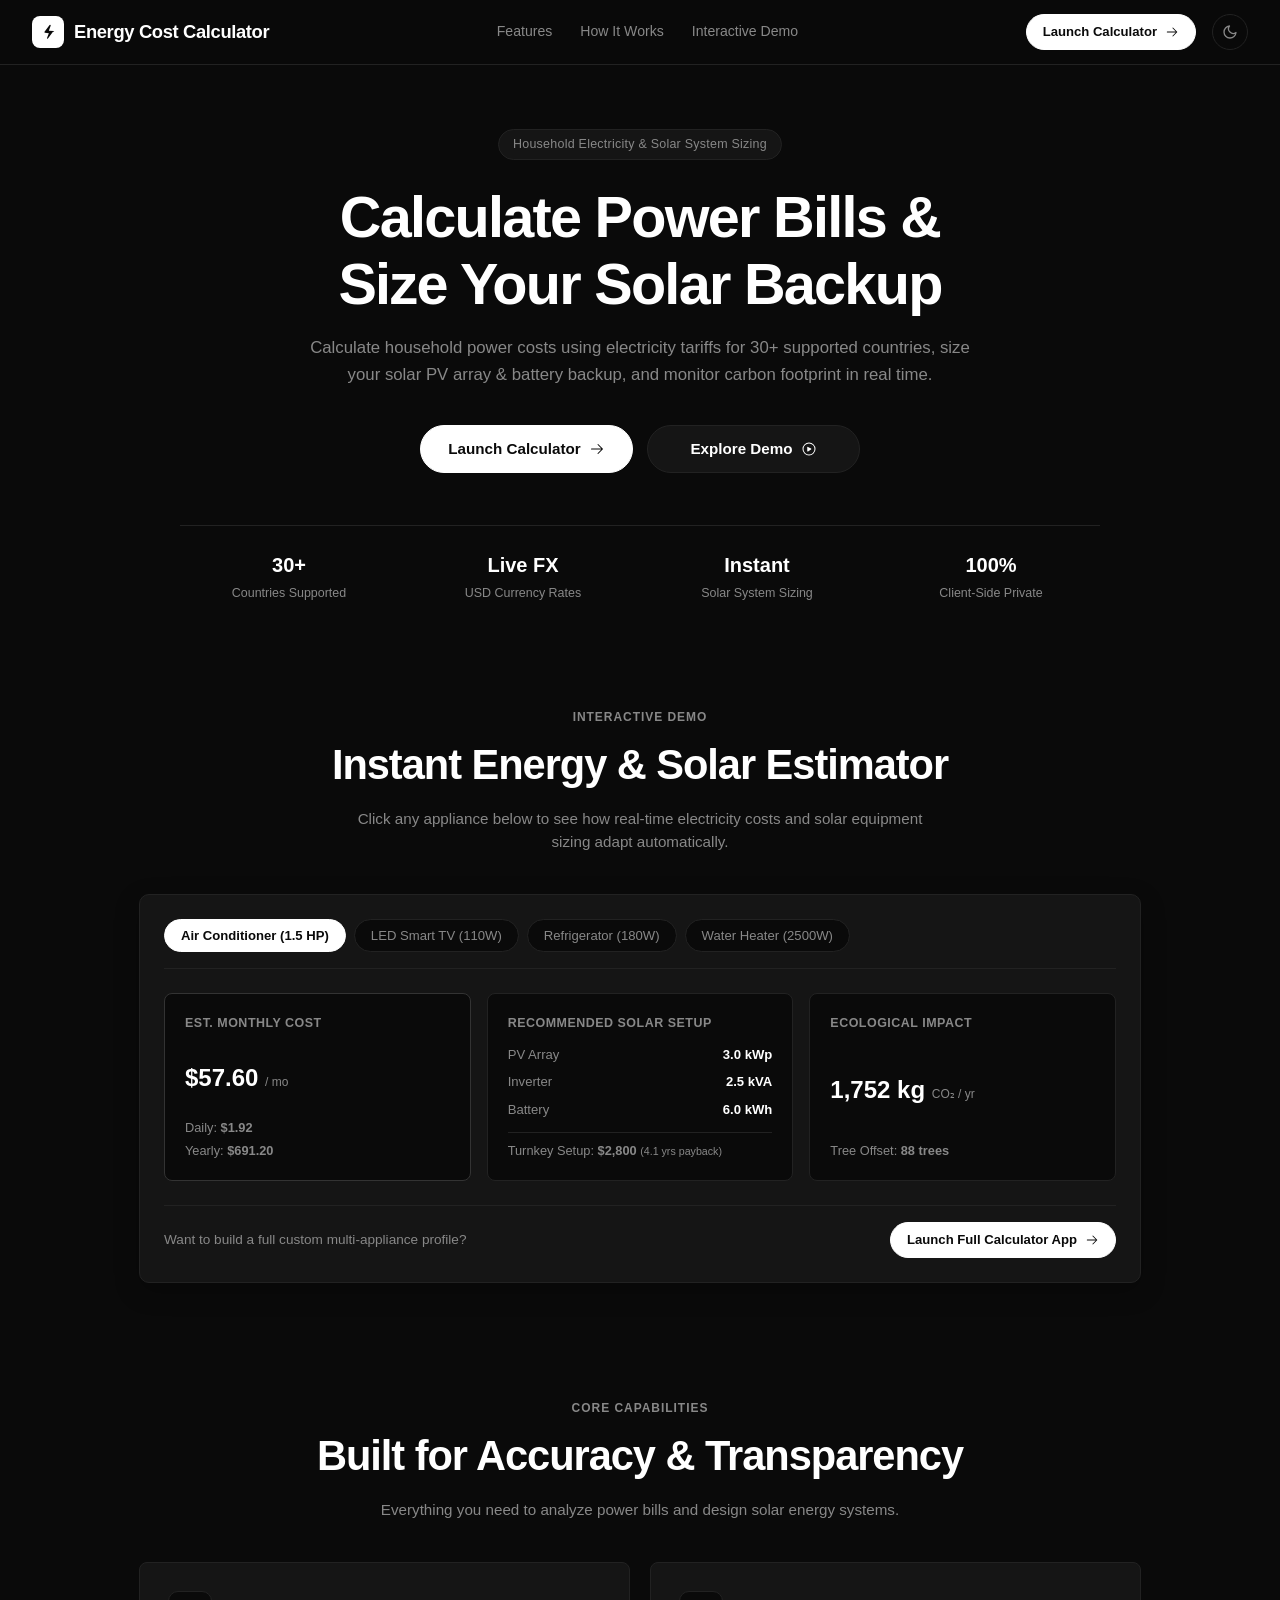
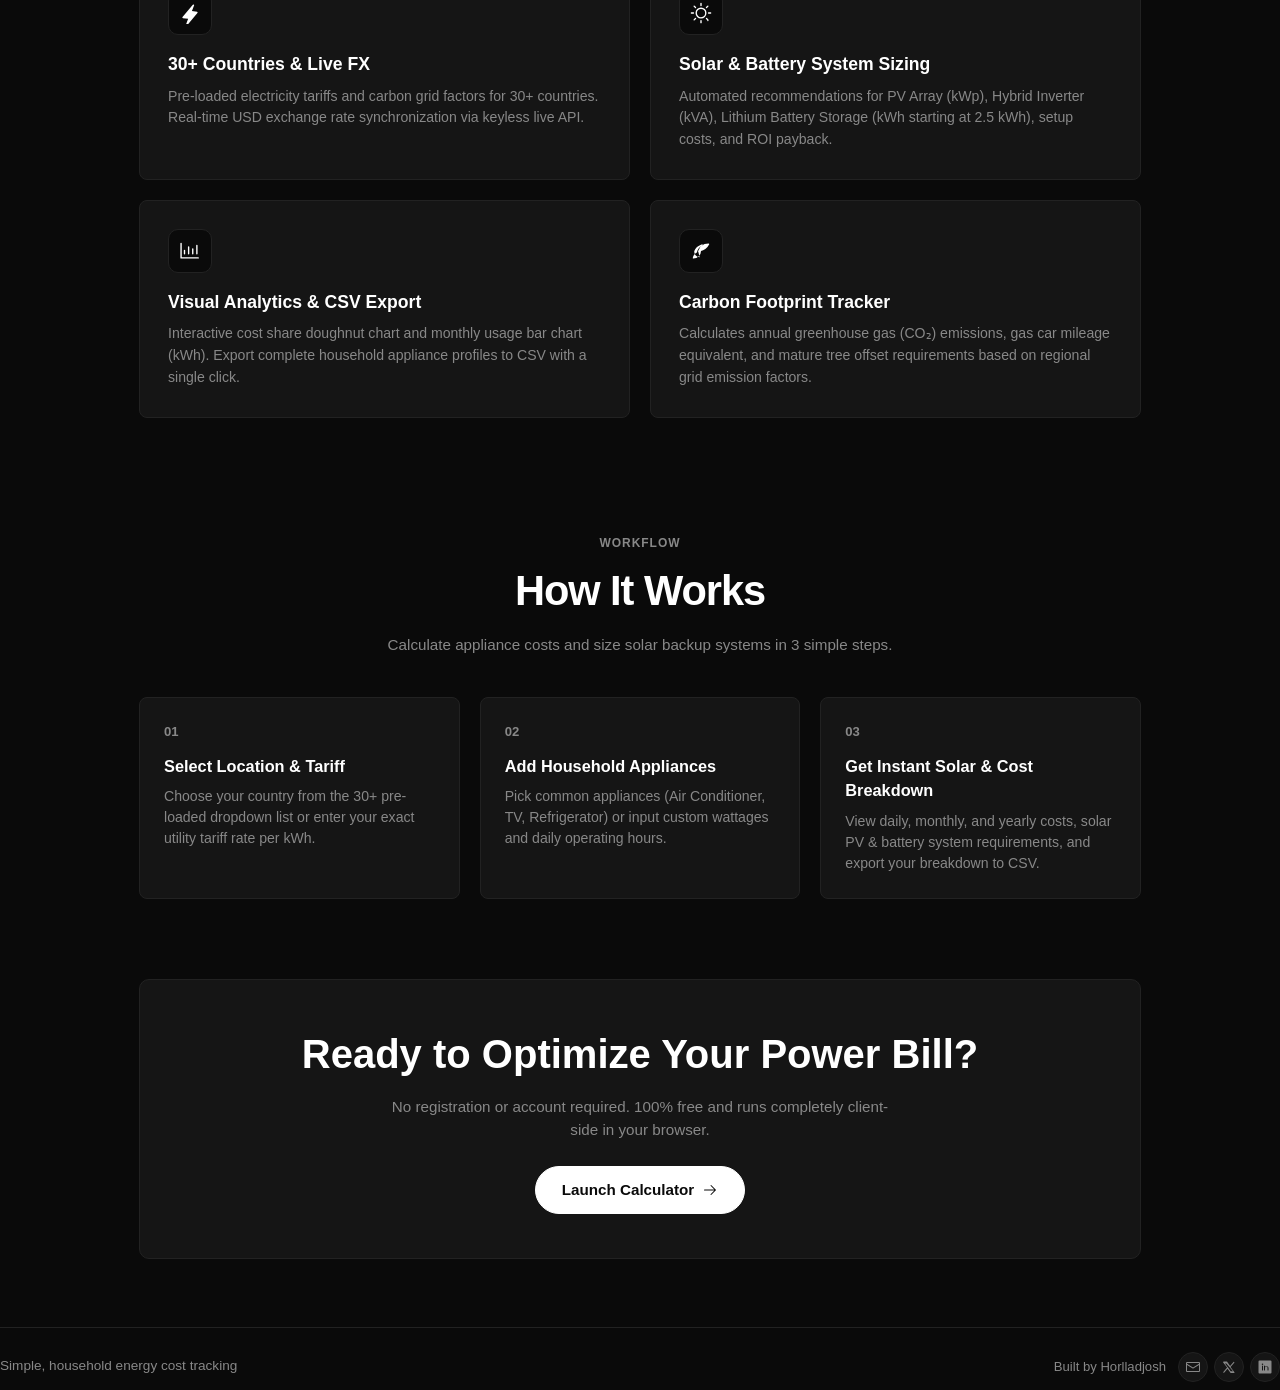
==== commit 00f941d7: "feat: restore theme toggle button on landing page header" ====
--- a/index.html
+++ b/index.html
@@ -78,11 +78,33 @@
                         <path d="M221.66,133.66l-72,72a8,8,0,0,1-11.32-11.32L196.69,136H40a8,8,0,0,1,0-16H196.69L138.34,61.66a8,8,0,0,1,11.32-11.32l72,72A8,8,0,0,1,221.66,133.66Z"/>
                     </svg>
                 </a>
+
+                <!-- Circular Theme Toggle Button (Moon / Sun SVG) -->
+                <div class="theme-toggle">
+                    <button class="theme-btn" id="landingThemeBtn" onclick="toggleLandingTheme()" aria-label="Toggle theme" title="Toggle theme">
+                        <svg id="iconMoon" xmlns="http://www.w3.org/2000/svg" width="16" height="16" viewBox="0 0 24 24" fill="none" stroke="currentColor" stroke-width="2" stroke-linecap="round" stroke-linejoin="round">
+                            <path d="M21 12.79A9 9 0 1 1 11.21 3 7 7 0 0 0 21 12.79z"/>
+                        </svg>
+                        <svg id="iconSun" style="display:none" xmlns="http://www.w3.org/2000/svg" width="16" height="16" viewBox="0 0 24 24" fill="none" stroke="currentColor" stroke-width="2" stroke-linecap="round" stroke-linejoin="round">
+                            <circle cx="12" cy="12" r="5"/>
+                            <line x1="12" y1="1" x2="12" y2="3"/>
+                            <line x1="12" y1="21" x2="12" y2="23"/>
+                            <line x1="4.22" y1="4.22" x2="5.64" y2="5.64"/>
+                            <line x1="18.36" y1="18.36" x2="19.78" y2="19.78"/>
+                            <line x1="1" y1="12" x2="3" y2="12"/>
+                            <line x1="21" y1="12" x2="23" y2="12"/>
+                            <line x1="4.22" y1="19.78" x2="5.64" y2="18.36"/>
+                            <line x1="18.36" y1="5.64" x2="19.78" y2="4.22"/>
+                        </svg>
+                    </button>
+                </div>
             </div>
         </div>
     </header>
 
-    <!-- Hero Section -->
+    <!-- Main Landmark Content -->
+    <main>
+        <!-- Hero Section -->
     <section class="landing-hero">
         <div class="hero-tag-pill">
             <span>Household Electricity & Solar System Sizing</span>
@@ -302,6 +324,7 @@
             </a>
         </div>
     </section>
+    </main>
 
     <!-- Shared App Footer -->
     <footer class="app-footer">
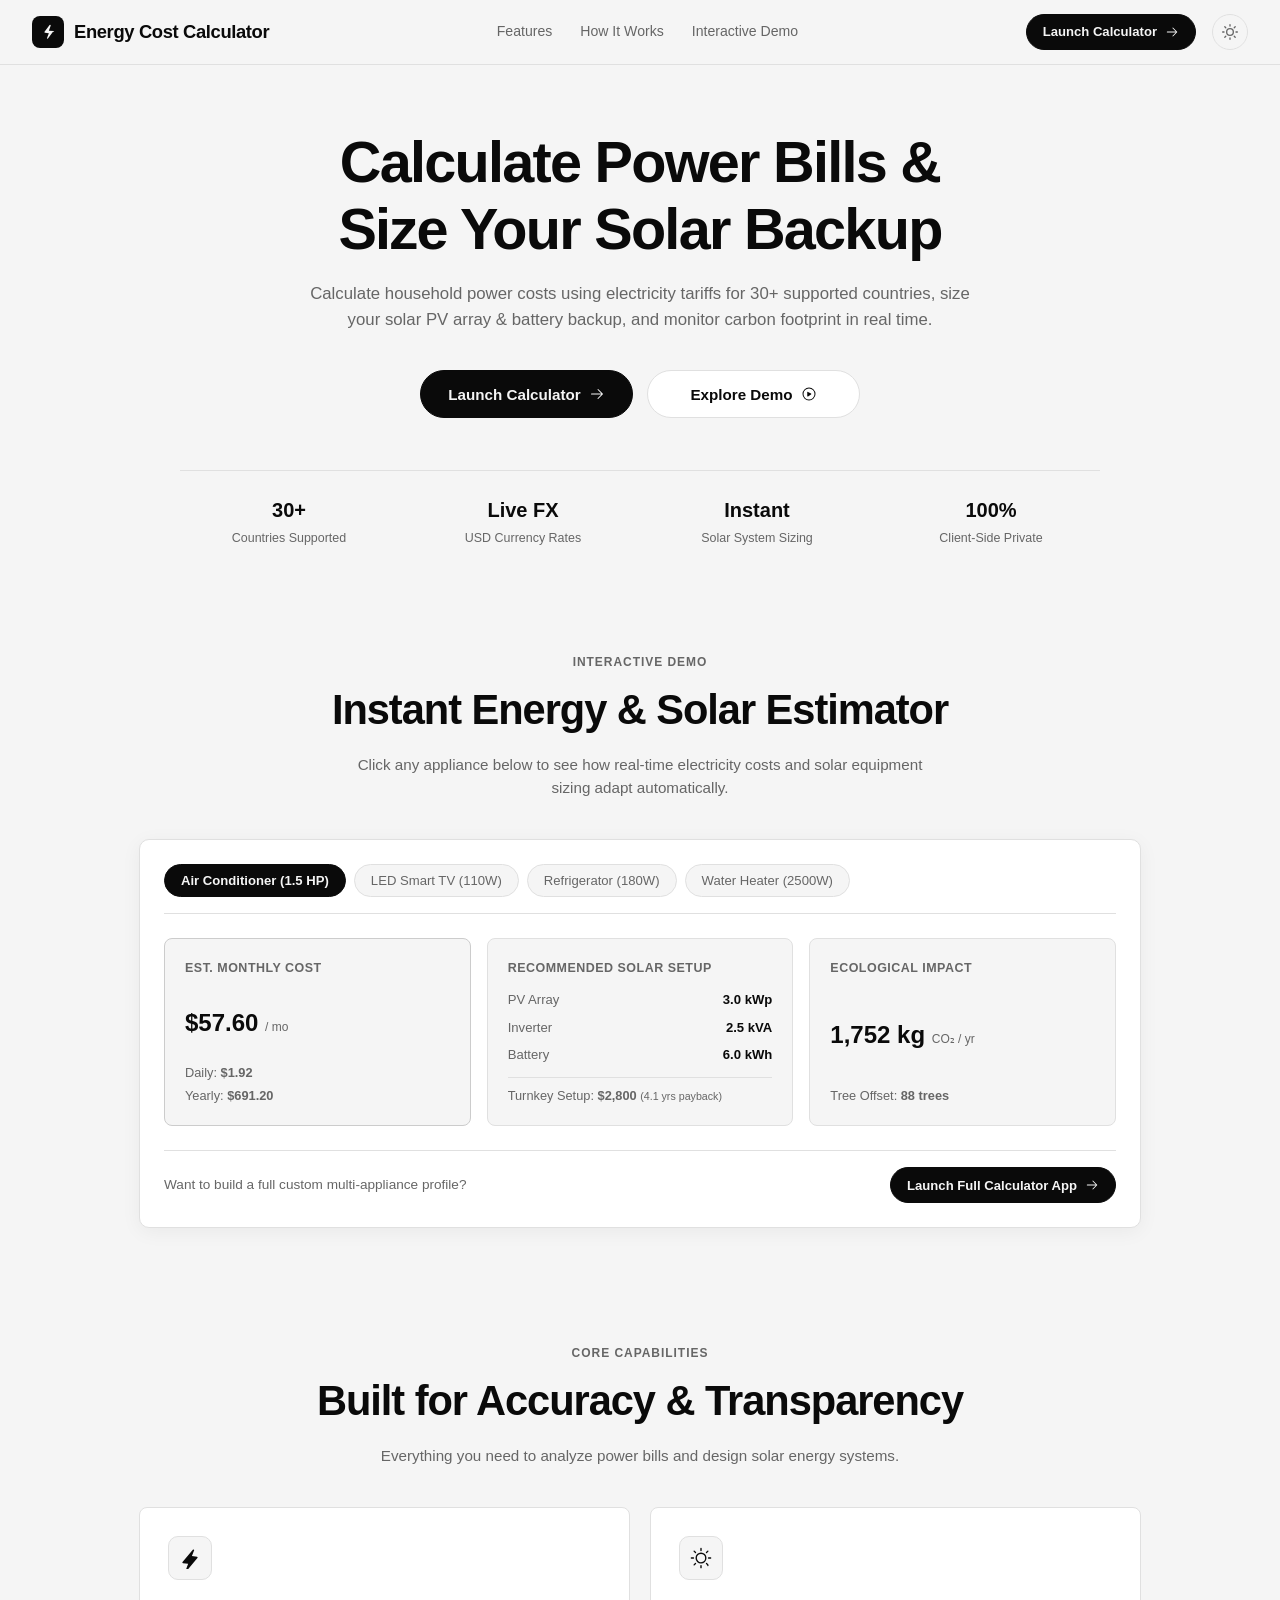
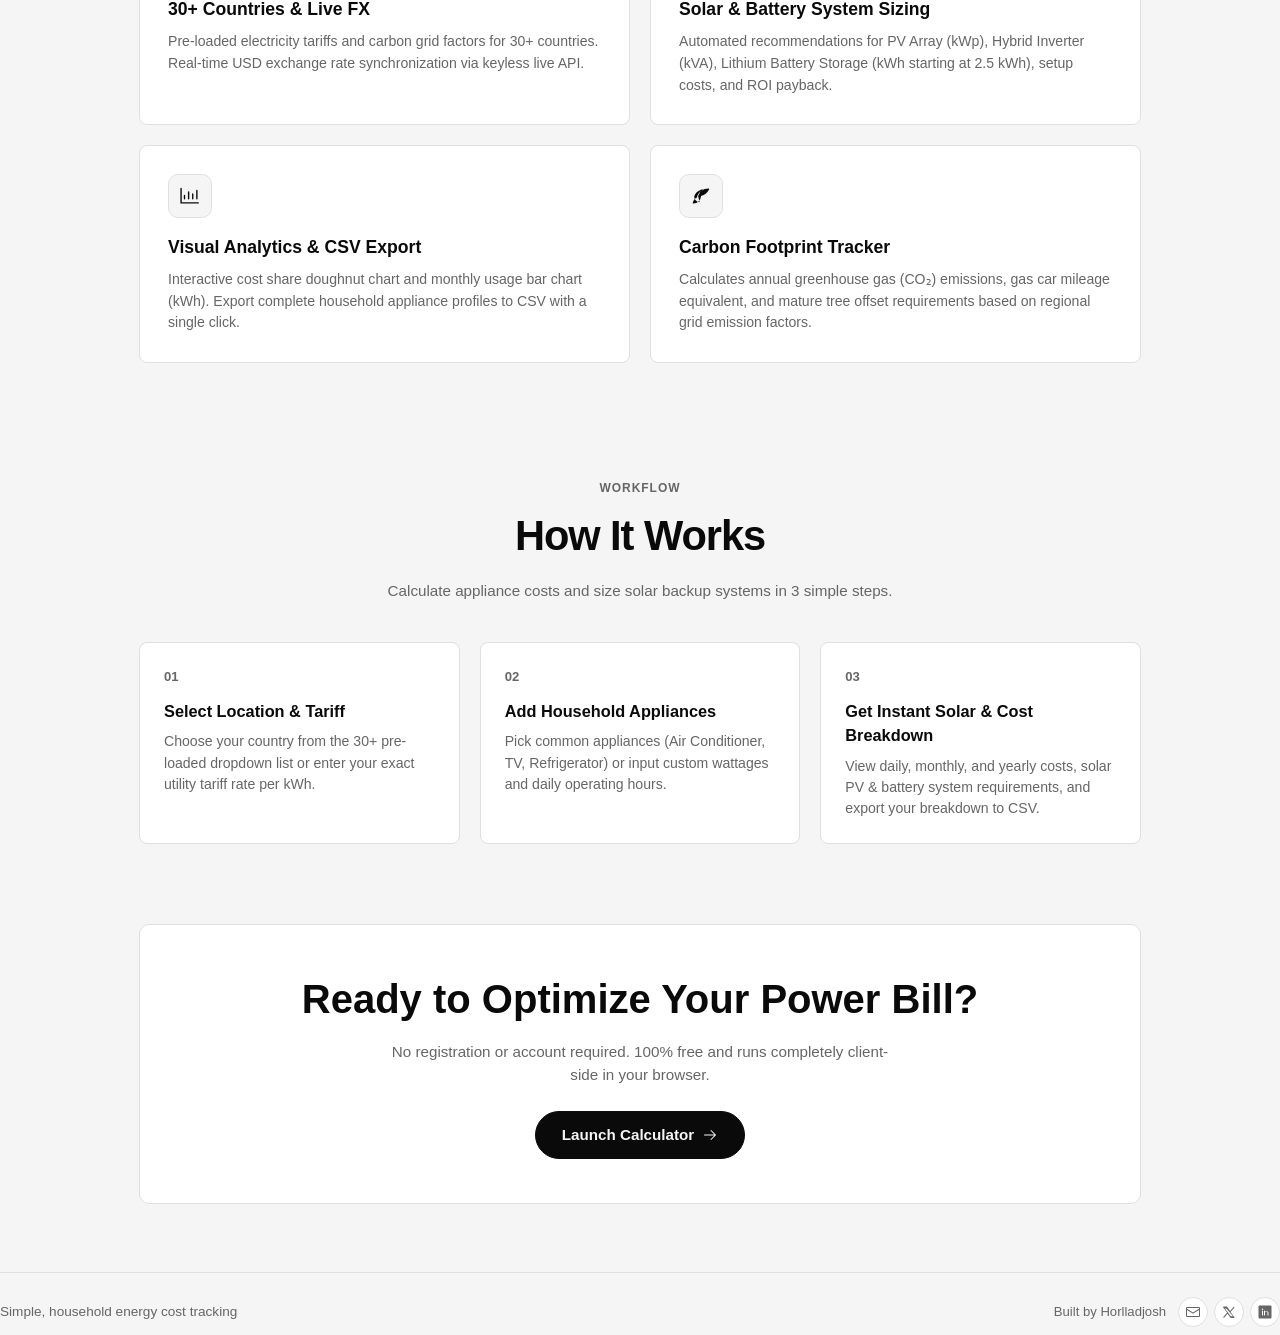
==== commit 9a921132: "refactor: remove hero tag pill, remove stat card background, increase stat figure size & row spacing" ====
--- a/index.html
+++ b/index.html
@@ -106,10 +106,6 @@
     <main>
         <!-- Hero Section -->
     <section class="landing-hero">
-        <div class="hero-tag-pill">
-            <span>Household Electricity & Solar System Sizing</span>
-        </div>
-
         <h1 class="hero-title">
             Calculate Power Bills & <br>
             Size Your Solar Backup
--- a/css/styles.css
+++ b/css/styles.css
@@ -1511,7 +1511,7 @@
     }
 
     .landing-hero {
-        padding: 28px 14px 24px 14px;
+        padding: 56px 16px 32px 16px;
     }
 
     .hero-tag-pill {
@@ -1525,7 +1525,7 @@
     }
 
     .hero-title {
-        font-size: 2.0rem;
+        font-size: 32px !important;
         line-height: 1.18;
         margin-bottom: 14px;
         letter-spacing: -0.025em;
@@ -1583,17 +1583,26 @@
     }
 
     .hero-stats-grid {
-        grid-template-columns: repeat(2, 1fr);
-        gap: 12px;
-        padding-top: 18px;
+        grid-template-columns: 1fr;
+        gap: 22px;
+        padding-top: 28px;
+    }
+
+    .stat-card {
+        padding: 0;
+        text-align: center;
     }
 
     .stat-number {
-        font-size: 1.1rem;
+        font-size: 1.35rem;
+        font-weight: 700;
+        line-height: 1.2;
     }
 
     .stat-label {
-        font-size: 0.74rem;
+        font-size: 0.85rem;
+        color: var(--text-secondary);
+        margin-top: 3px;
     }
 
     /* Interactive Demo Card Mobile */
@@ -1672,7 +1681,7 @@
 @media (max-width: 480px) {
     h1,
     .hero-title {
-        font-size: 30px !important;
+        font-size: 32px !important;
     }
 }
 
@@ -1697,19 +1706,19 @@
 
     h1,
     .hero-title {
-        font-size: 30px !important;
+        font-size: 32px !important;
     }
 
     .hero-stats-grid {
-        grid-template-columns: repeat(2, 1fr);
-        gap: 8px;
+        grid-template-columns: 1fr;
+        gap: 18px;
     }
 
     .stat-number {
-        font-size: 1.05rem;
+        font-size: 1.28rem;
     }
 
     .stat-label {
-        font-size: 0.7rem;
-    }
-}
+        font-size: 0.82rem;
+    }
+}
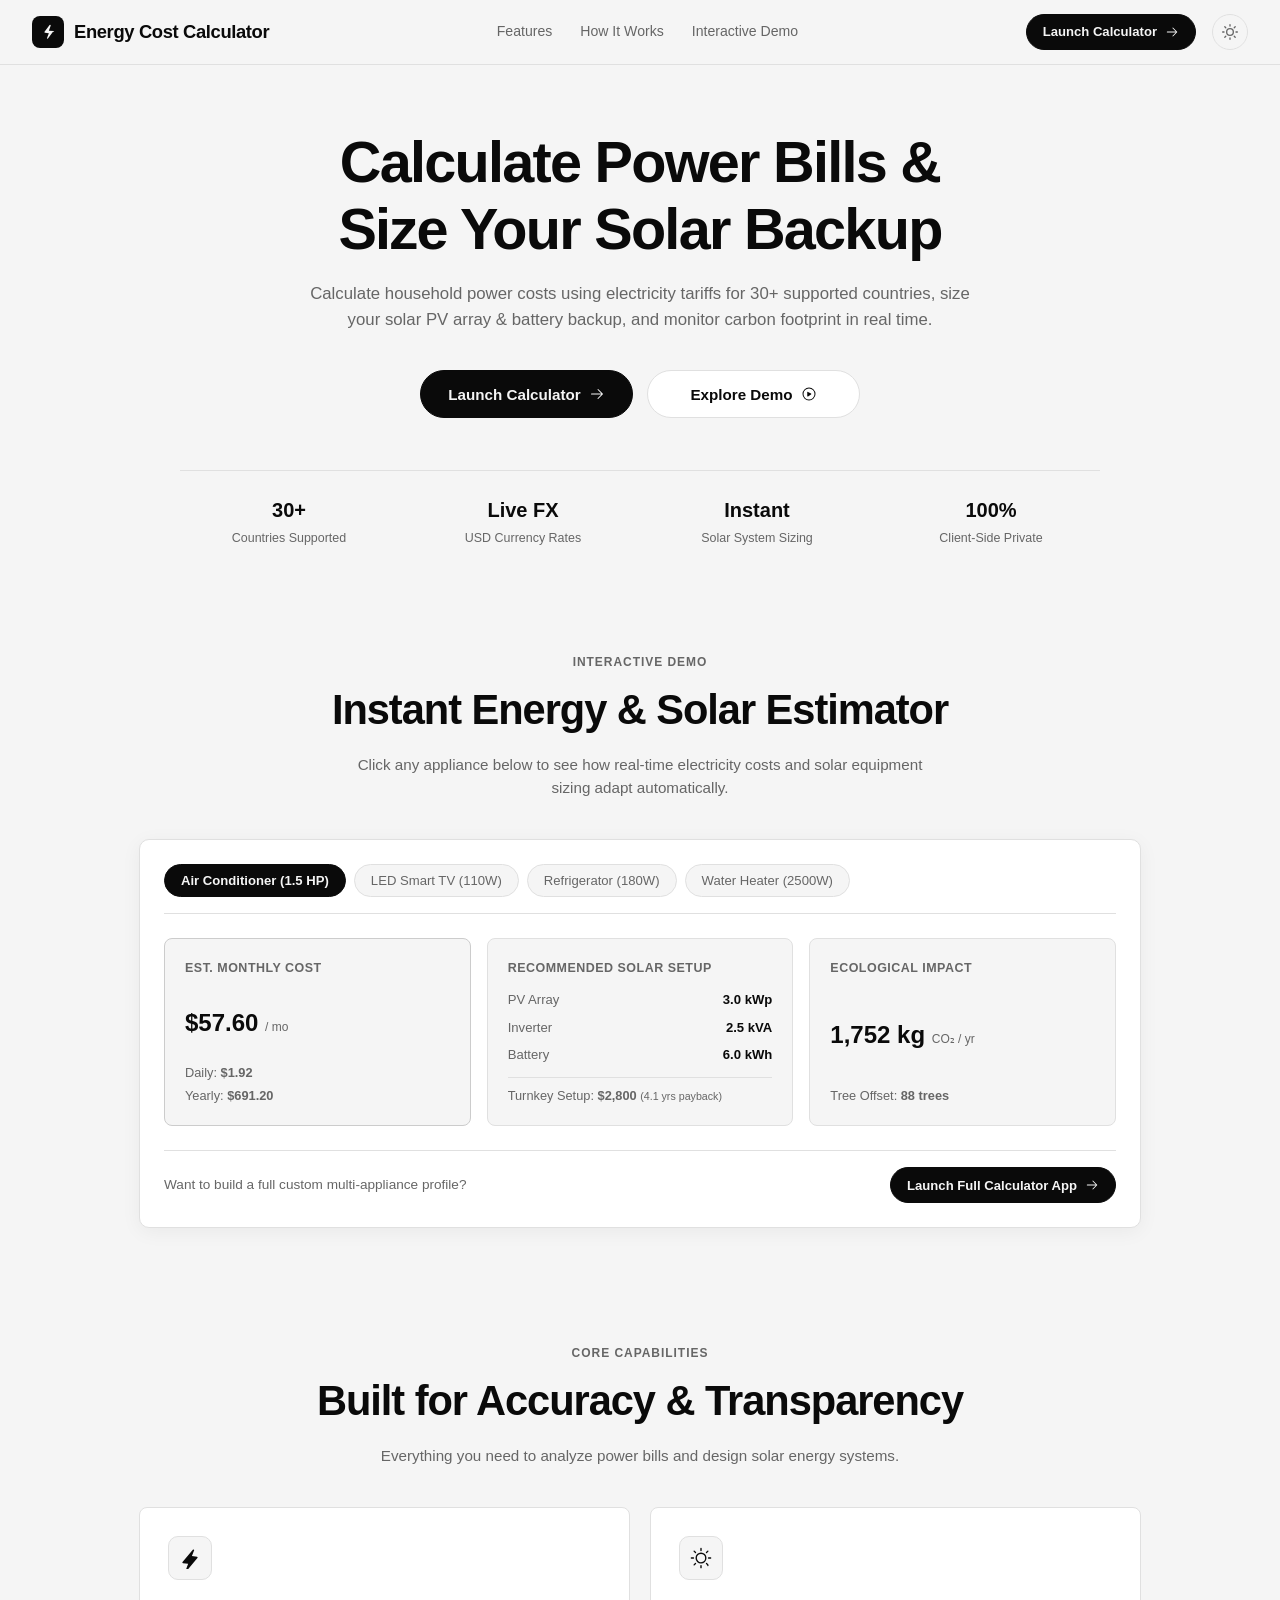
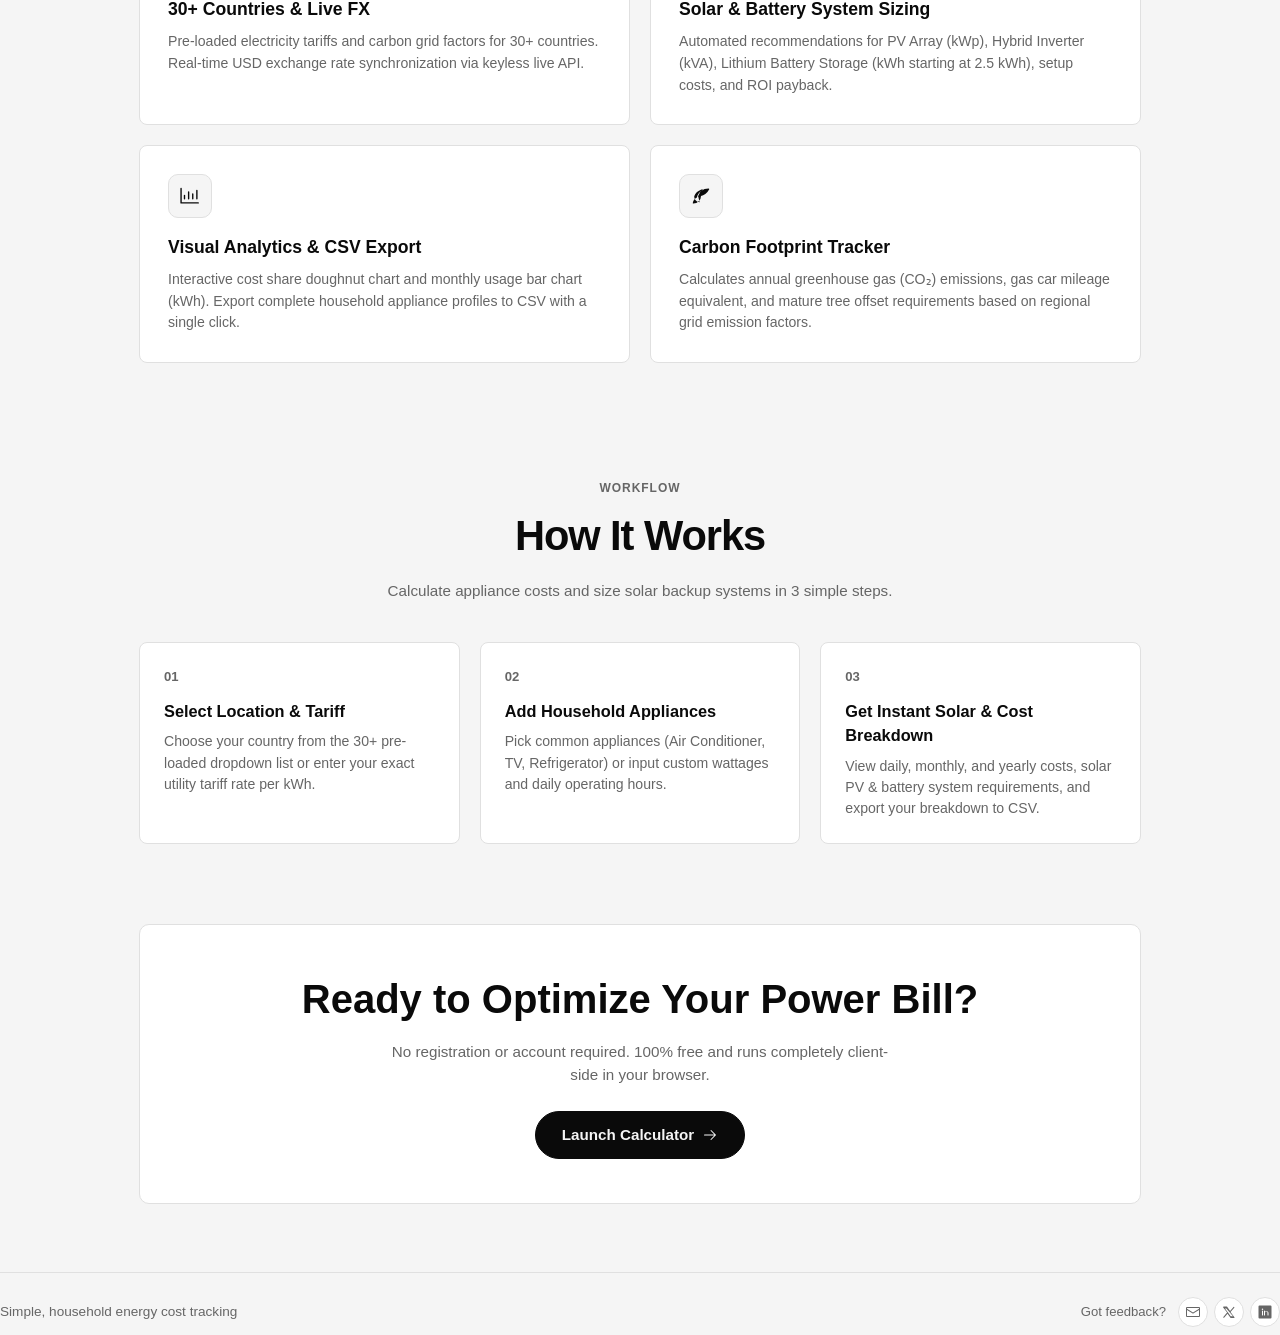
==== commit a6d07dc7: "refactor: replace 'Built by Horlladjosh' with 'Got feedback?' in footer" ====
--- a/index.html
+++ b/index.html
@@ -327,7 +327,7 @@
         <div class="footer-content">
             <span class="footer-text">Simple, household energy cost tracking</span>
             <div class="footer-right">
-                <span class="author-credit">Built by <a href="https://horlladjosh.com/" target="_blank" rel="noopener">Horlladjosh</a></span>
+                <span class="author-credit">Got feedback?</span>
                 <div class="social-links">
                     <a href="mailto:contact@horlladjosh.com" class="social-icon-btn" title="Email: contact@horlladjosh.com">
                         <svg xmlns="http://www.w3.org/2000/svg" width="16" height="16" fill="currentColor" viewBox="0 0 256 256">
